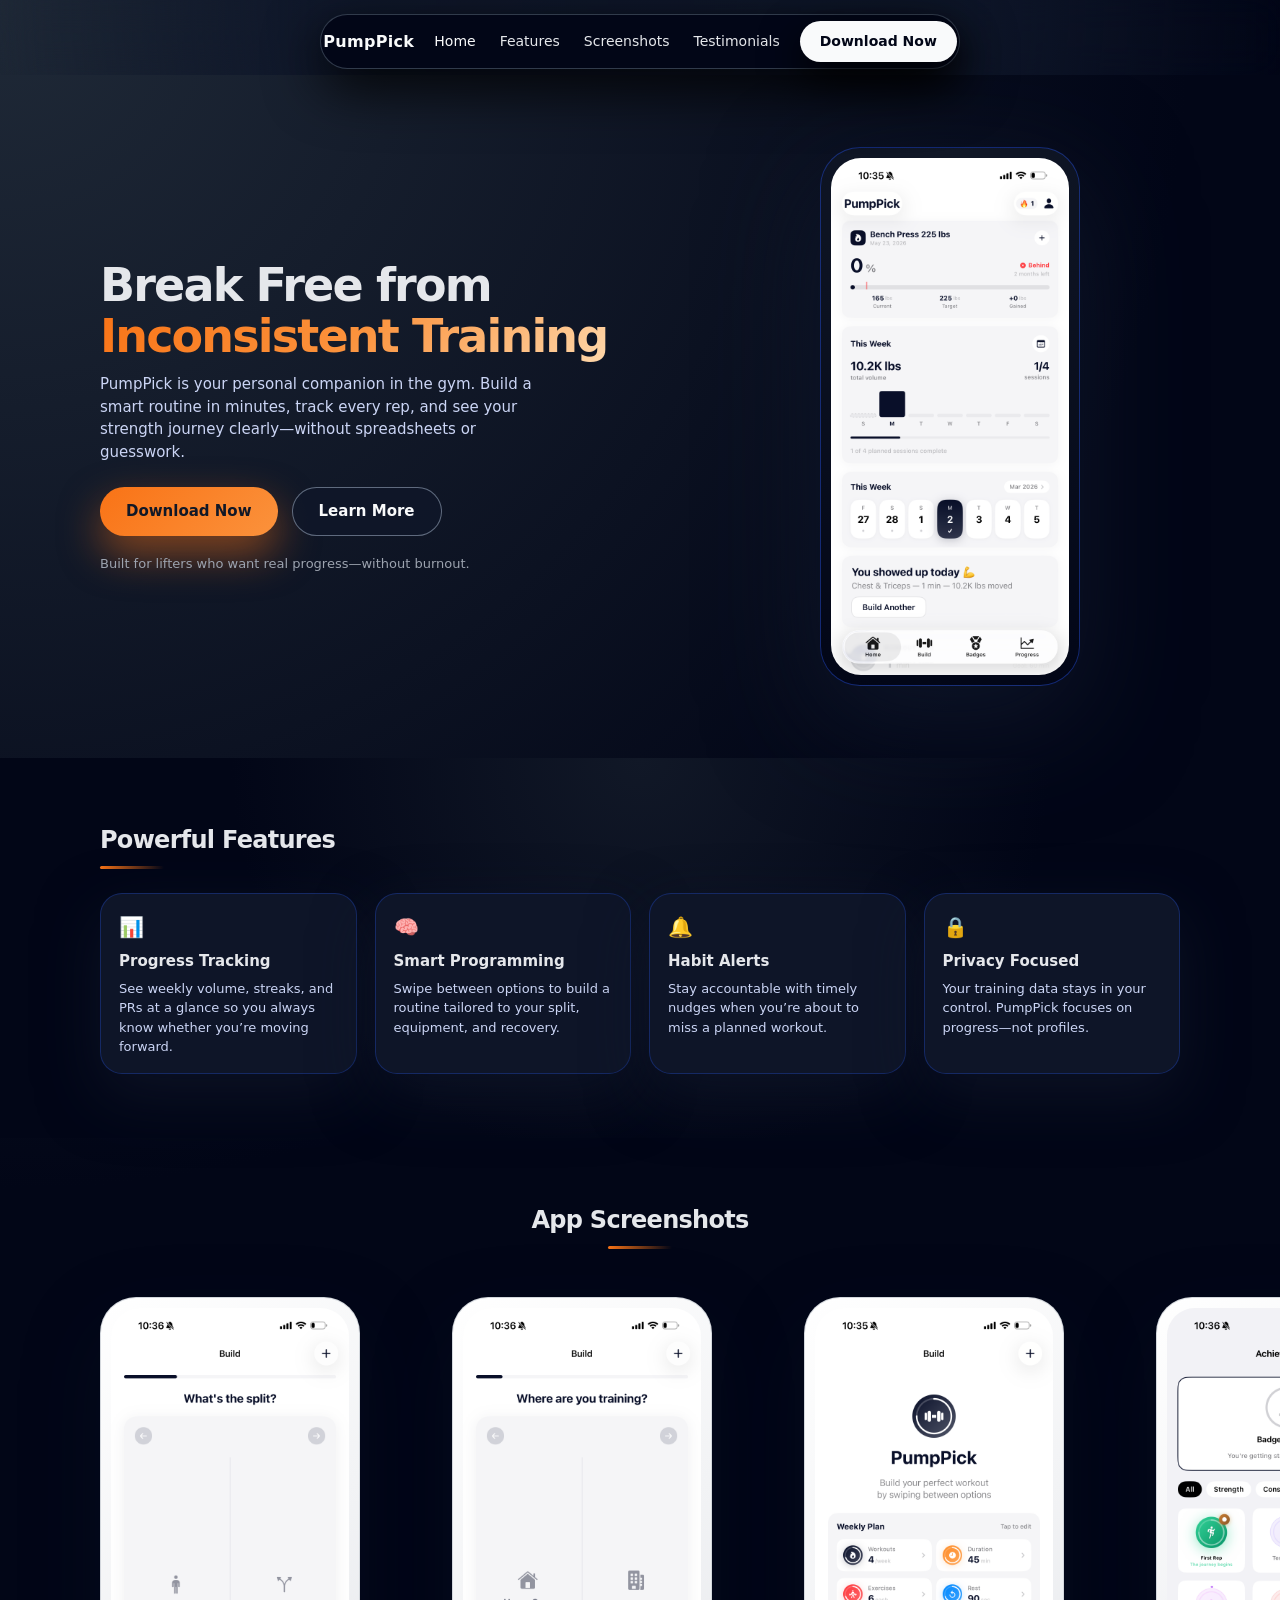
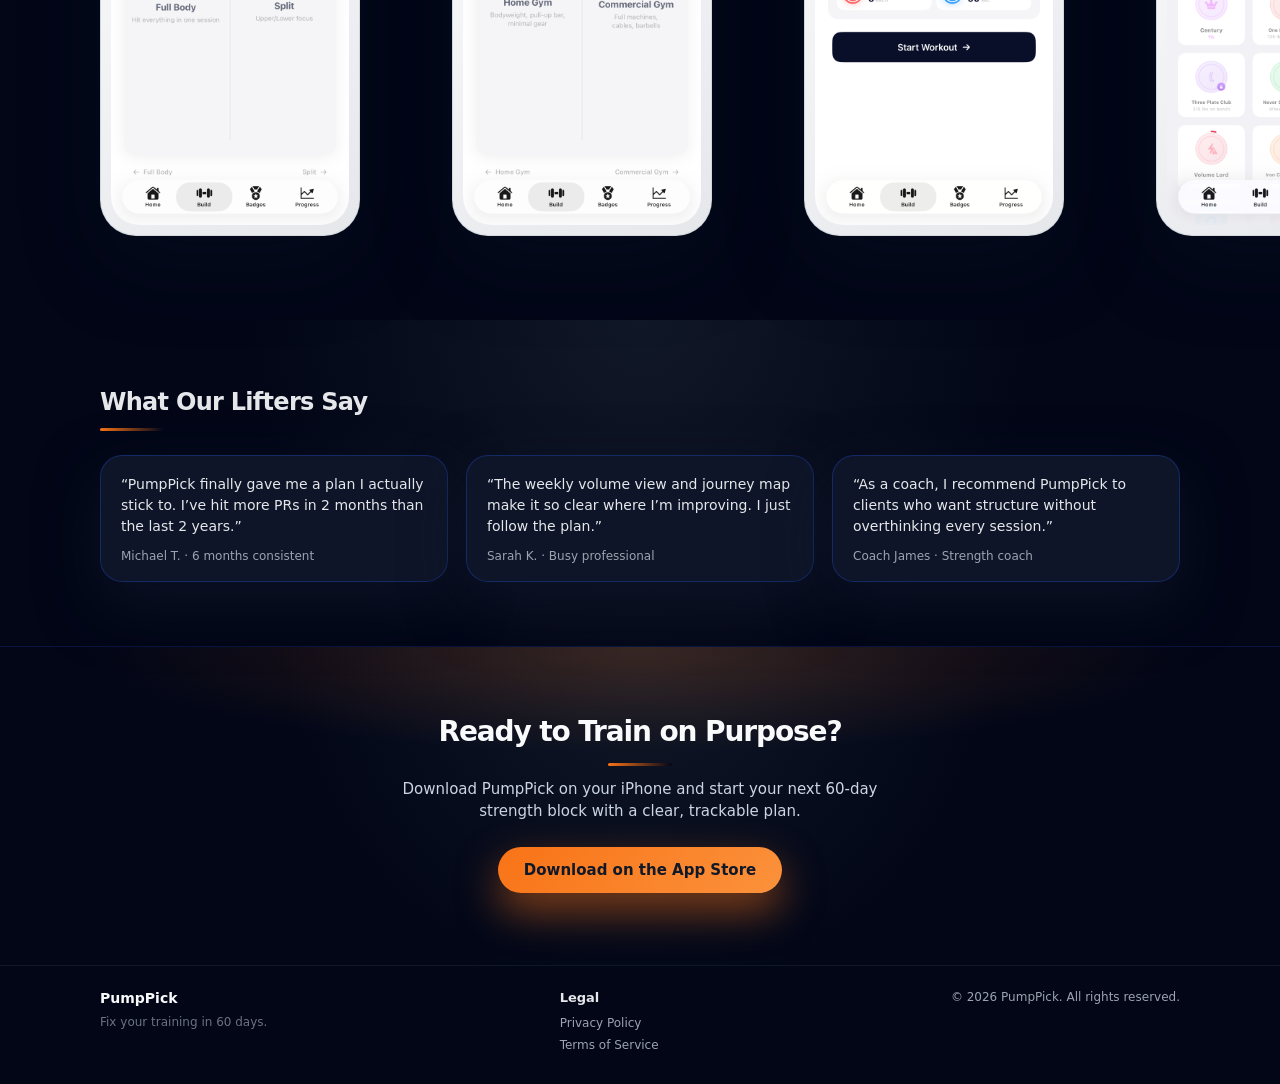
==== index.html @ 6e6ab76e "Refine CTA section to match page aesthetic Made-with: Cursor" ====
<!DOCTYPE html>
<html lang="en">
<head>
  <meta charset="UTF-8" />
  <title>PumpPick – Fix Your Training in 60 Days</title>
  <meta name="viewport" content="width=device-width, initial-scale=1" />
  <meta
    name="description"
    content="PumpPick is your personal coach for building a smarter, sustainable strength plan—track progress, earn badges, and finally stay consistent."
  />
  <link rel="stylesheet" href="styles.css" />
</head>
<body class="page page--dark-landing">
  <header class="snap-header">
    <div class="container snap-header__inner">
      <div class="snap-header__brand">
        <div class="logo logo--snap">
          <span class="logo__text">PumpPick</span>
        </div>
      </div>
      <nav class="snap-nav">
        <a href="#home" class="snap-nav__link snap-nav__link--active">Home</a>
        <a href="#features" class="snap-nav__link">Features</a>
        <a href="#screenshots" class="snap-nav__link">Screenshots</a>
        <a href="#testimonials" class="snap-nav__link">Testimonials</a>
      </nav>
      <div class="snap-header__cta">
        <a href="#download" class="btn btn--primary snap-header__button">Download Now</a>
      </div>
    </div>
  </header>

  <main id="home">
    <!-- HERO -->
    <section class="snap-hero">
      <div class="container snap-hero__grid">
        <div class="snap-hero__copy">
          <h1 class="snap-hero__title">
            Break Free from<br />
            <span class="snap-hero__title-accent">Inconsistent Training</span>
          </h1>
          <p class="snap-hero__subtitle">
            PumpPick is your personal companion in the gym. Build a smart routine in minutes, track every rep, and see your strength
            journey clearly—without spreadsheets or guesswork.
          </p>

          <div class="snap-hero__actions">
            <a href="#download" class="btn btn--primary btn--lg">Download Now</a>
            <a href="#features" class="btn btn--ghost btn--lg">Learn More</a>
          </div>

          <div class="snap-hero__meta">
            <span>Built for lifters who want real progress—without burnout.</span>
          </div>
        </div>

        <div class="snap-hero__device">
          <div class="phone-frame phone-frame--hero">
            <img
              src="assets/images/IMG_1754.PNG"
              alt="PumpPick home dashboard"
              class="phone-frame__image"
              width="280"
              height="560"
            />
          </div>
        </div>
      </div>
    </section>

    <!-- FEATURES -->
    <section class="snap-section snap-section--band" id="features">
      <div class="container">
        <div class="snap-section__header">
          <h2 class="snap-section__title">Powerful Features</h2>
          <div class="snap-section__underline"></div>
        </div>

        <div class="snap-features">
          <article class="snap-feature-card">
            <div class="snap-feature-card__icon">📊</div>
            <h3 class="snap-feature-card__title">Progress Tracking</h3>
            <p class="snap-feature-card__text">
              See weekly volume, streaks, and PRs at a glance so you always know whether you’re moving forward.
            </p>
          </article>

          <article class="snap-feature-card">
            <div class="snap-feature-card__icon">🧠</div>
            <h3 class="snap-feature-card__title">Smart Programming</h3>
            <p class="snap-feature-card__text">
              Swipe between options to build a routine tailored to your split, equipment, and recovery.
            </p>
          </article>

          <article class="snap-feature-card">
            <div class="snap-feature-card__icon">🔔</div>
            <h3 class="snap-feature-card__title">Habit Alerts</h3>
            <p class="snap-feature-card__text">
              Stay accountable with timely nudges when you’re about to miss a planned workout.
            </p>
          </article>

          <article class="snap-feature-card">
            <div class="snap-feature-card__icon">🔒</div>
            <h3 class="snap-feature-card__title">Privacy Focused</h3>
            <p class="snap-feature-card__text">
              Your training data stays in your control. PumpPick focuses on progress—not profiles.
            </p>
          </article>
        </div>
      </div>
    </section>

    <!-- APP SCREENSHOTS STRIP -->
    <section class="snap-section" id="screenshots">
      <div class="container">
        <div class="snap-section__header snap-section__header--center">
          <h2 class="snap-section__title">App Screenshots</h2>
          <div class="snap-section__underline"></div>
        </div>

        <div class="snap-screenshots-viewport">
          <div class="snap-screenshots-track">
            <!-- first sequence -->
            <figure class="phone-frame phone-frame--strip">
              <img src="assets/images/IMG_1757.PNG" alt="PumpPick split selection" class="phone-frame__image" width="220" height="440" />
            </figure>
            <figure class="phone-frame phone-frame--strip">
              <img src="assets/images/IMG_1756.PNG" alt="PumpPick training location" class="phone-frame__image" width="220" height="440" />
            </figure>
            <figure class="phone-frame phone-frame--strip">
              <img src="assets/images/IMG_1755.PNG" alt="PumpPick weekly plan" class="phone-frame__image" width="220" height="440" />
            </figure>
            <figure class="phone-frame phone-frame--strip">
              <img src="assets/images/IMG_1758.PNG" alt="PumpPick badges" class="phone-frame__image" width="220" height="440" />
            </figure>
            <figure class="phone-frame phone-frame--strip">
              <img src="assets/images/IMG_1759.PNG" alt="PumpPick journey view" class="phone-frame__image" width="220" height="440" />
            </figure>
            <figure class="phone-frame phone-frame--strip">
              <img src="assets/images/IMG_1760.PNG" alt="PumpPick exercise journey" class="phone-frame__image" width="220" height="440" />
            </figure>
            <!-- duplicate sequence for seamless loop -->
            <figure class="phone-frame phone-frame--strip">
              <img src="assets/images/IMG_1757.PNG" alt="PumpPick split selection" class="phone-frame__image" width="220" height="440" />
            </figure>
            <figure class="phone-frame phone-frame--strip">
              <img src="assets/images/IMG_1756.PNG" alt="PumpPick training location" class="phone-frame__image" width="220" height="440" />
            </figure>
            <figure class="phone-frame phone-frame--strip">
              <img src="assets/images/IMG_1755.PNG" alt="PumpPick weekly plan" class="phone-frame__image" width="220" height="440" />
            </figure>
            <figure class="phone-frame phone-frame--strip">
              <img src="assets/images/IMG_1758.PNG" alt="PumpPick badges" class="phone-frame__image" width="220" height="440" />
            </figure>
            <figure class="phone-frame phone-frame--strip">
              <img src="assets/images/IMG_1759.PNG" alt="PumpPick journey view" class="phone-frame__image" width="220" height="440" />
            </figure>
            <figure class="phone-frame phone-frame--strip">
              <img src="assets/images/IMG_1760.PNG" alt="PumpPick exercise journey" class="phone-frame__image" width="220" height="440" />
            </figure>
          </div>
        </div>
      </div>
    </section>

    <!-- TESTIMONIALS -->
    <section class="snap-section snap-section--band" id="testimonials">
      <div class="container">
        <div class="snap-section__header">
          <h2 class="snap-section__title">What Our Lifters Say</h2>
          <div class="snap-section__underline"></div>
        </div>

        <div class="snap-testimonials">
          <article class="snap-testimonial-card">
            <p class="snap-testimonial-card__quote">
              “PumpPick finally gave me a plan I actually stick to. I’ve hit more PRs in 2 months than the last 2 years.”
            </p>
            <p class="snap-testimonial-card__meta">Michael T. · 6 months consistent</p>
          </article>

          <article class="snap-testimonial-card">
            <p class="snap-testimonial-card__quote">
              “The weekly volume view and journey map make it so clear where I’m improving. I just follow the plan.”
            </p>
            <p class="snap-testimonial-card__meta">Sarah K. · Busy professional</p>
          </article>

          <article class="snap-testimonial-card">
            <p class="snap-testimonial-card__quote">
              “As a coach, I recommend PumpPick to clients who want structure without overthinking every session.”
            </p>
            <p class="snap-testimonial-card__meta">Coach James · Strength coach</p>
          </article>
        </div>
      </div>
    </section>

    <!-- CTA BAND -->
    <section class="snap-cta" id="download">
      <div class="container snap-cta__inner">
        <div class="snap-cta__header">
          <h2 class="snap-cta__title">Ready to Train on Purpose?</h2>
          <div class="snap-section__underline snap-cta__underline"></div>
        </div>
        <p class="snap-cta__subtitle">
          Download PumpPick on your iPhone and start your next 60‑day strength block with a clear, trackable plan.
        </p>
        <a href="#" class="btn btn--primary btn--lg snap-cta__button">Download on the App Store</a>
      </div>
    </section>
  </main>

  <!-- FOOTER -->
  <footer class="snap-footer">
    <div class="container snap-footer__inner">
      <div class="snap-footer__brand">
        <span class="snap-footer__brand-name">PumpPick</span>
        <p class="snap-footer__tagline">Fix your training in 60 days.</p>
      </div>
      <div class="snap-footer__legal">
        <h3 class="snap-footer__legal-title">Legal</h3>
        <a href="privacy.html" class="snap-footer__link">Privacy Policy</a>
        <a href="terms.html" class="snap-footer__link">Terms of Service</a>
      </div>
      <div class="snap-footer__meta">
        <span>© <span id="year"></span> PumpPick. All rights reserved.</span>
      </div>
    </div>
    <script>
      document.getElementById('year').textContent = new Date().getFullYear();
    </script>
  </footer>
</body>
</html>
---- styles.css ----
:root {
  --navy-bg: #020617;
  --navy-deep: #020819;
  --navy-soft: #0b1220;
  --navy-border: #1f2937;
  --navy-pill: #0b2147;

  --orange: #ff7a3c;
  --orange-soft: rgba(255, 122, 60, 0.2);

  --green: #22c55e;
  --green-soft: rgba(34, 197, 94, 0.16);

  --text-main: #f9fafb;
  --text-muted: #9ca3af;
  --text-soft: #6b7280;

  --surface-elevated: #020617;
  --surface-card: #02081a;
  --surface-muted: #02091c;

  --radius-lg: 26px;
  --radius-md: 18px;
  --radius-pill: 999px;

  --shadow-soft: 0 30px 80px rgba(15, 23, 42, 0.9);
  --shadow-subtle: 0 16px 40px rgba(15, 23, 42, 0.6);

  --font-sans: system-ui, -apple-system, BlinkMacSystemFont, "SF Pro Text", sans-serif;
}

*,
*::before,
*::after {
  box-sizing: border-box;
}

html,
body {
  margin: 0;
  padding: 0;
}

body {
  font-family: var(--font-sans);
  line-height: 1.5;
  color: var(--text-main);
  background: radial-gradient(circle at top, #020617 0, #020617 20%, #020617 40%, #000 100%);
}

.page--dark {
  background: radial-gradient(circle at top, #020617 0, #020817 35%, #000 100%);
}

.page--light {
  background: #020617;
  color: var(--text-main);
}

.container {
  max-width: 1120px;
  padding: 0 20px;
  margin: 0 auto;
}

.header {
  position: sticky;
  top: 0;
  z-index: 20;
  backdrop-filter: blur(20px);
  background: linear-gradient(to bottom, rgba(2, 6, 23, 0.98), rgba(2, 6, 23, 0.9), transparent);
  border-bottom: 1px solid rgba(31, 41, 55, 0.7);
}

.header--simple {
  position: static;
  background: rgba(2, 6, 23, 0.96);
}

.header__inner {
  display: flex;
  align-items: center;
  justify-content: space-between;
  height: 72px;
}

.logo {
  display: inline-flex;
  align-items: center;
  gap: 10px;
  text-decoration: none;
  color: var(--text-main);
}

.logo__icon {
  width: 32px;
  height: 32px;
  border-radius: 12px;
  background: radial-gradient(circle at 30% 10%, #e5e7eb, #0f172a);
  display: flex;
  align-items: center;
  justify-content: center;
  font-weight: 800;
  font-size: 18px;
  color: #020617;
  box-shadow: 0 10px 30px rgba(15, 23, 42, 0.9);
}

.logo__icon--small {
  width: 26px;
  height: 26px;
  font-size: 16px;
}

.logo__text {
  font-weight: 600;
  letter-spacing: 0.02em;
}

.nav {
  display: flex;
  align-items: center;
  gap: 20px;
}

.nav__link {
  text-decoration: none;
  font-size: 14px;
  color: var(--text-muted);
  padding: 6px 0;
  transition: color 0.2s ease;
}

.nav__link:hover {
  color: var(--text-main);
}

.nav__link--button {
  padding: 8px 18px;
  border-radius: 999px;
  background: #f9fafb;
  color: #020617;
  font-weight: 600;
  box-shadow: 0 12px 30px rgba(15, 23, 42, 0.9);
}

.nav__link--muted {
  color: var(--text-soft);
}

.hero {
  padding: 72px 0 72px;
}

.hero__inner {
  display: grid;
  grid-template-columns: minmax(0, 1.1fr) minmax(0, 1.1fr);
  gap: 48px;
  align-items: center;
}

.hero__pill {
  display: inline-flex;
  align-items: center;
  padding: 4px 14px;
  border-radius: var(--radius-pill);
  border: 1px solid rgba(148, 163, 184, 0.5);
  font-size: 12px;
  color: var(--text-muted);
  background: radial-gradient(circle at top left, rgba(251, 146, 60, 0.22), rgba(15, 23, 42, 0.9));
  margin-bottom: 16px;
}

.hero__title {
  font-size: clamp(36px, 5vw, 48px);
  line-height: 1.1;
  letter-spacing: -0.04em;
  margin: 0 0 16px;
}

.hero__accent {
  color: var(--orange);
}

.hero__subtitle {
  color: var(--text-soft);
  max-width: 420px;
  margin: 0 0 24px;
}

.hero__actions {
  display: flex;
  align-items: center;
  gap: 12px;
  margin-bottom: 8px;
}

.hero__note {
  font-size: 13px;
  color: var(--text-muted);
}

.btn {
  display: inline-flex;
  align-items: center;
  justify-content: center;
  border-radius: var(--radius-pill);
  padding: 10px 22px;
  border: none;
  font-size: 14px;
  font-weight: 600;
  cursor: pointer;
  text-decoration: none;
  transition: transform 0.12s ease, box-shadow 0.12s ease, background 0.12s ease, color 0.12s ease;
}

.btn--primary {
  background: linear-gradient(135deg, #f97316, #fb923c);
  color: #111827;
  box-shadow: 0 18px 40px rgba(248, 113, 22, 0.5);
}

.btn--primary:hover {
  transform: translateY(-1px);
  box-shadow: 0 22px 55px rgba(248, 113, 22, 0.65);
}

.btn--ghost {
  background: rgba(15, 23, 42, 0.8);
  color: var(--text-main);
  border: 1px solid rgba(148, 163, 184, 0.6);
}

.btn--ghost:hover {
  background: rgba(15, 23, 42, 1);
}

.btn--pill {
  border-radius: var(--radius-pill);
}

.hero__devices {
  display: grid;
  grid-template-columns: repeat(3, minmax(0, 1fr));
  gap: 18px;
}

.device-card {
  background: radial-gradient(circle at top, #020617, #020617 40%, #000 100%);
  border-radius: 30px;
  padding: 16px 16px 18px;
  border: 1px solid rgba(31, 41, 55, 0.9);
  box-shadow: var(--shadow-soft);
  position: relative;
}

.device-card--center {
  padding-top: 32px;
}

.device-card__title {
  margin: 0 0 14px;
  font-size: 14px;
}

.device-card__list {
  list-style: none;
  margin: 0;
  padding: 0;
  display: flex;
  flex-direction: column;
  gap: 8px;
  font-size: 12px;
}

.device-card__list li {
  display: flex;
  align-items: center;
  justify-content: space-between;
  color: var(--text-muted);
}

.device-card__list--goals li {
  align-items: flex-start;
}

.goal__name {
  font-size: 12px;
}

.goal__meta {
  display: block;
  font-size: 11px;
  color: var(--text-soft);
}

.gauge {
  position: relative;
  width: 100%;
  padding-top: 90%;
  border-radius: 30px;
  background: radial-gradient(circle at top, rgba(248, 113, 22, 0.12), #020617);
  display: flex;
  align-items: center;
  justify-content: center;
}

.gauge__ring {
  position: absolute;
  inset: 12%;
  border-radius: 999px;
  border: 8px solid rgba(15, 23, 42, 1);
  border-top-color: var(--orange);
  border-right-color: rgba(248, 113, 22, 0.4);
  border-bottom-color: rgba(15, 23, 42, 1);
  border-left-color: rgba(15, 23, 42, 1);
  transform: rotate(-35deg);
}

.gauge__value {
  position: absolute;
  font-size: 22px;
  font-weight: 700;
}

.gauge__label {
  position: absolute;
  bottom: 22%;
  font-size: 11px;
  color: var(--text-muted);
}

.gauge__footer {
  margin-top: 14px;
  display: flex;
  align-items: center;
  justify-content: space-between;
  font-size: 11px;
  color: var(--text-soft);
}

.gauge__score {
  color: var(--green);
}

.badge {
  border-radius: var(--radius-pill);
  padding: 3px 10px;
  font-size: 11px;
  border: 1px solid transparent;
}

.badge--navy {
  background: rgba(15, 23, 42, 0.9);
  border-color: rgba(30, 64, 175, 0.5);
  color: #e5e7eb;
}

.badge--orange {
  background: var(--orange-soft);
  border-color: rgba(251, 146, 60, 0.8);
  color: #fed7aa;
}

.badge--muted {
  background: rgba(15, 23, 42, 0.9);
  border-color: rgba(55, 65, 81, 0.6);
  color: var(--text-muted);
}

.badge--green {
  background: var(--green-soft);
  color: #bbf7d0;
  border-color: rgba(34, 197, 94, 0.9);
}

.chip {
  display: inline-flex;
  align-items: center;
  padding: 4px 10px;
  border-radius: var(--radius-pill);
  font-size: 11px;
  border: 1px solid rgba(31, 41, 55, 0.9);
}

.chip--good {
  border-color: rgba(34, 197, 94, 0.7);
  color: #bbf7d0;
}

.chip--warn {
  border-color: rgba(248, 113, 22, 0.7);
  color: #fed7aa;
}

.chip--info {
  border-color: rgba(59, 130, 246, 0.7);
  color: #bfdbfe;
}

.section {
  padding: 64px 0;
}

.section--muted {
  background: radial-gradient(circle at top, #020617, #020617 30%, #020617 60%, #000 100%);
}

.section__header {
  display: flex;
  justify-content: space-between;
  align-items: center;
  margin-bottom: 32px;
}

.section__header--center {
  flex-direction: column;
  align-items: center;
  text-align: center;
  gap: 16px;
}

.section__title {
  font-size: 28px;
  letter-spacing: -0.04em;
  margin: 0;
}

.section__accent {
  color: var(--orange);
}

.section__icon {
  width: 40px;
  height: 40px;
  border-radius: 16px;
  display: flex;
  align-items: center;
  justify-content: center;
  background: #020817;
  color: #e5e7eb;
  margin-bottom: 10px;
}

.section__icon--navy {
  background: linear-gradient(135deg, #0b2147, #020617);
}

.steps-tabs {
  display: inline-flex;
  align-items: center;
  gap: 8px;
  padding: 4px;
  border-radius: 999px;
  background: rgba(15, 23, 42, 0.95);
  border: 1px solid rgba(31, 41, 55, 0.9);
}

.steps-tabs__item {
  border: none;
  background: transparent;
  color: var(--text-soft);
  font-size: 12px;
  padding: 6px 14px;
  border-radius: 999px;
  cursor: default;
}

.steps-tabs__item--active {
  background: #020617;
  color: #f9fafb;
}

.steps-tabs__divider {
  width: 18px;
  height: 1px;
  background: rgba(75, 85, 99, 0.7);
}

.grid {
  display: grid;
  gap: 20px;
}

.grid--3 {
  grid-template-columns: repeat(3, minmax(0, 1fr));
}

.grid--2 {
  grid-template-columns: repeat(2, minmax(0, 1fr));
}

.card {
  background: radial-gradient(circle at top, #020617, #02081a 45%, #000 100%);
  border-radius: var(--radius-lg);
  padding: 20px 20px 18px;
  border: 1px solid rgba(31, 41, 55, 0.9);
  box-shadow: var(--shadow-subtle);
}

.card--wide {
  height: 100%;
}

.card--testimonial {
  background: radial-gradient(circle at top, rgba(251, 146, 60, 0.1), #020817);
}

.card__title {
  margin: 0 0 10px;
  font-size: 16px;
}

.card__text {
  margin: 0 0 12px;
  font-size: 13px;
  color: var(--text-soft);
}

.card__meta {
  font-size: 12px;
  color: var(--text-muted);
}

.card__stats {
  list-style: none;
  margin: 10px 0 0;
  padding: 0;
  display: flex;
  flex-direction: column;
  gap: 8px;
  font-size: 12px;
  color: var(--text-muted);
}

.card__stats li {
  display: flex;
  justify-content: space-between;
}

.card__chips {
  list-style: none;
  margin: 12px 0 0;
  padding: 0;
  display: flex;
  flex-wrap: wrap;
  gap: 8px;
}

.mini-gauge {
  margin-top: 12px;
  padding: 10px 12px;
  border-radius: 18px;
  background: rgba(15, 23, 42, 0.9);
  border: 1px solid rgba(31, 41, 55, 0.9);
}

.mini-gauge__value {
  font-size: 14px;
  font-weight: 600;
}

.mini-gauge__label {
  font-size: 11px;
  color: var(--text-soft);
}

.mini-gauge__progress {
  margin-top: 8px;
  height: 6px;
  border-radius: 999px;
  background: rgba(31, 41, 55, 1);
  overflow: hidden;
}

.mini-gauge__bar {
  width: 20%;
  height: 100%;
  border-radius: 999px;
  background: linear-gradient(90deg, #f97316, #22c55e);
}

.stars {
  font-size: 14px;
  margin-bottom: 6px;
  color: #fed7aa;
}

.goals-grid {
  margin-top: 24px;
}

.goal-card {
  background: radial-gradient(circle at top, rgba(59, 130, 246, 0.08), #020617);
  border-radius: var(--radius-lg);
  padding: 18px 18px 16px;
  border: 1px solid rgba(31, 41, 55, 0.9);
}

.goal-card__header {
  display: flex;
  justify-content: space-between;
  align-items: center;
  margin-bottom: 8px;
}

.goal-card__name {
  font-size: 14px;
  font-weight: 600;
}

.goal-card__meta {
  font-size: 12px;
  color: var(--text-soft);
  margin: 0 0 10px;
}

.goal-card__progress {
  height: 7px;
  border-radius: 999px;
  background: rgba(17, 24, 39, 1);
  overflow: hidden;
}

.goal-card__progress--navy .goal-card__bar {
  width: 54%;
  background: linear-gradient(90deg, #0ea5e9, #1d4ed8);
}

.goal-card__progress--green .goal-card__bar {
  width: 100%;
  background: linear-gradient(90deg, #22c55e, #4ade80);
}

.goal-card__bar {
  height: 100%;
}

.goal-card__bar--full {
  width: 100%;
}

.legal {
  padding: 40px 0 60px;
}

.legal__inner {
  max-width: 780px;
  margin: 0 auto;
}

.legal__title {
  font-size: 30px;
  margin: 0 0 6px;
}

.legal__updated {
  font-size: 13px;
  color: var(--text-muted);
  margin: 0 0 24px;
}

.legal__section {
  margin-bottom: 22px;
}

.legal__section h2 {
  font-size: 18px;
  margin: 0 0 8px;
}

.legal__section h3 {
  font-size: 15px;
  margin: 14px 0 6px;
}

.legal__section p {
  font-size: 14px;
  color: var(--text-soft);
}

.legal__section ul {
  padding-left: 18px;
  margin: 6px 0 0;
  color: var(--text-soft);
  font-size: 14px;
}

.footer {
  border-top: 1px solid rgba(31, 41, 55, 0.9);
  background: #020617;
  padding: 18px 0;
}

.footer--legal {
  margin-top: 16px;
}

.footer__inner {
  display: flex;
  align-items: center;
  justify-content: space-between;
  gap: 18px;
  font-size: 12px;
  color: var(--text-soft);
}

.footer__brand {
  display: flex;
  flex-direction: column;
  gap: 4px;
}

.footer__tagline {
  margin: 0;
  font-size: 12px;
  color: var(--text-muted);
}

.footer__links {
  display: flex;
  gap: 14px;
}

.footer__link {
  text-decoration: none;
  color: var(--text-muted);
  font-size: 12px;
}

.footer__link:hover {
  color: var(--text-main);
}

.footer__meta {
  display: flex;
  flex-direction: column;
  gap: 2px;
}

/* Light app-style page */
.page--light-app {
  background: #f3f4f6;
  color: #020617;
}

/* App-style header */
.header--app {
  background: #f4f5f8;
  border-bottom: 1px solid rgba(148, 163, 184, 0.4);
  backdrop-filter: blur(18px);
}

.nav--app .nav__link {
  color: #64748b;
}

.nav__link--active {
  color: #020617;
  font-weight: 600;
}

/* App hero */
.app-hero {
  padding: 72px 0 48px;
}

.app-hero__inner {
  display: grid;
  grid-template-columns: minmax(0, 1.1fr) minmax(0, 0.9fr);
  gap: 48px;
  align-items: center;
}

.app-hero__eyebrow {
  font-size: 13px;
  font-weight: 500;
  color: #0f172a;
}

.app-hero__title {
  font-size: clamp(32px, 4vw, 40px);
  margin: 4px 0 8px;
  letter-spacing: -0.04em;
  color: #020617;
}

.app-hero__subtitle {
  margin: 0 0 24px;
  max-width: 420px;
  font-size: 14px;
  color: #6b7280;
}

.app-hero__summary {
  background: #ffffff;
  border-radius: 28px;
  padding: 20px 20px 16px;
  box-shadow: 0 18px 40px rgba(15, 23, 42, 0.08);
  border: 1px solid rgba(209, 213, 219, 0.7);
}

.app-hero__summary-title {
  margin: 0 0 12px;
  font-size: 15px;
  color: #020617;
}

.app-hero__summary-grid {
  display: grid;
  grid-template-columns: repeat(4, minmax(0, 1fr));
  gap: 10px;
  margin-bottom: 12px;
}

.plan-card {
  background: #f9fafb;
  border-radius: 18px;
  padding: 10px 10px 8px;
  text-align: center;
}

.plan-card__icon {
  width: 32px;
  height: 32px;
  border-radius: 999px;
  display: flex;
  align-items: center;
  justify-content: center;
  font-weight: 600;
  font-size: 14px;
  margin: 0 auto 6px;
  color: #f9fafb;
}

.plan-card__icon--navy {
  background: #020617;
}

.plan-card__icon--orange {
  background: #f97316;
}

.plan-card__icon--red {
  background: #ef4444;
}

.plan-card__icon--blue {
  background: #0ea5e9;
}

.plan-card__label {
  font-size: 12px;
  margin: 0;
  color: #020617;
}

.plan-card__hint {
  font-size: 11px;
  margin: 0;
  color: #9ca3af;
}

.btn--full {
  width: 100%;
  justify-content: center;
  margin-top: 4px;
}

/* Phone frames */
.app-hero__phone {
  display: flex;
  flex-direction: column;
  align-items: center;
  gap: 10px;
}

.phone-frame {
  background: linear-gradient(145deg, #ffffff, #e5e7eb);
  padding: 10px;
  border-radius: 36px;
  box-shadow: 0 30px 80px rgba(15, 23, 42, 0.25);
  border: 1px solid rgba(209, 213, 219, 0.9);
  max-width: 270px;
}

.phone-frame--small {
  max-width: 220px;
}

.phone-frame__image {
  display: block;
  width: 100%;
  height: auto;
  border-radius: 28px;
  object-fit: cover;
  vertical-align: middle;
}

.app-hero__phone-dots .dot {
  width: 6px;
  height: 6px;
  border-radius: 999px;
  background: #cbd5f5;
  display: inline-block;
  margin: 0 2px;
}

.app-hero__phone-dots .dot--active {
  background: #020617;
}

/* Screenshots strip */
.screenshots {
  padding: 32px 0 40px;
}

.section-heading {
  font-size: 24px;
  margin: 0 0 4px;
  letter-spacing: -0.03em;
  color: #020617;
}

.section-heading--center {
  text-align: center;
}

.section-subtitle {
  margin: 0 0 20px;
  font-size: 14px;
  color: #6b7280;
}

.screenshots__row {
  display: flex;
  gap: 16px;
  overflow-x: auto;
  padding-bottom: 8px;
  scroll-snap-type: x mandatory;
}

.screenshots__row .phone-frame--small {
  scroll-snap-align: start;
}

/* Download strip */
.download {
  padding: 32px 0 40px;
}

.download__inner {
  background: #020617;
  border-radius: 30px;
  padding: 22px 24px;
  display: flex;
  align-items: center;
  justify-content: space-between;
  gap: 16px;
  color: #f9fafb;
}

.download__title {
  margin: 0 0 4px;
  font-size: 20px;
}

.download__subtitle {
  margin: 0;
  font-size: 14px;
  color: #e5e7eb;
}

/* Light cards and muted sections for app page */
.card--light {
  background: #ffffff;
  border-color: rgba(203, 213, 225, 0.9);
  box-shadow: 0 18px 45px rgba(15, 23, 42, 0.06);
}

.page--light-app .section--muted {
  background: #f9fafb;
}

/* === SnapOut-style dark landing === */

.page--dark-landing {
  background: radial-gradient(circle at top left, #1f2937 0, #020617 40%, #020617 100%);
  color: #e5e7eb;
}

.snap-header {
  position: sticky;
  top: 0;
  z-index: 30;
  padding-top: 14px;
  padding-bottom: 6px;
  background: radial-gradient(circle at top, rgba(15, 23, 42, 0.96), rgba(15, 23, 42, 0.9), transparent);
  backdrop-filter: blur(18px);
}

.snap-header .container {
  display: flex;
  justify-content: center;
}

.snap-header__inner {
  display: inline-flex;
  align-items: center;
  justify-content: space-between;
  gap: 20px;
  padding: 6px 16px;
  border-radius: 999px;
  background: radial-gradient(circle at top, #020617, #020617 55%, #020617 100%);
  border: 1px solid rgba(55, 65, 81, 0.9);
  box-shadow: 0 18px 55px rgba(0, 0, 0, 0.9);
  height: auto;
  max-width: 640px;
}

.logo--snap .logo__icon {
  background: radial-gradient(circle at 30% 10%, #f9fafb, #111827);
  color: #020617;
}

.snap-nav {
  display: flex;
  gap: 24px;
  font-size: 14px;
}

.snap-nav__link {
  color: #e5e7eb;
  text-decoration: none;
  padding: 4px 0;
}

.snap-nav__link--active,
.snap-nav__link:hover {
  color: #f9fafb;
}

.snap-header__button {
  padding-inline: 20px;
  border-radius: 999px;
  background: #f9fafb;
  color: #020617;
  box-shadow: 0 16px 40px rgba(0, 0, 0, 0.9);
  white-space: nowrap;
  flex-shrink: 0;
}

.snap-hero {
  padding: 72px 0 72px;
}

.snap-hero__grid {
  display: grid;
  grid-template-columns: minmax(0, 1.1fr) minmax(0, 0.9fr);
  gap: 56px;
  align-items: center;
}

.snap-hero__title {
  font-size: clamp(36px, 4.6vw, 46px);
  line-height: 1.1;
  letter-spacing: -0.04em;
  margin: 0 0 12px;
  color: #e5e7eb;
}

.snap-hero__title-accent {
  background: linear-gradient(135deg, #f97316, #fb923c, #fed7aa);
  -webkit-background-clip: text;
  background-clip: text;
  color: transparent;
}

.snap-hero__subtitle {
  margin: 0 0 24px;
  max-width: 460px;
  font-size: 15px;
  color: #cbd5f5;
}

.snap-hero__actions {
  display: flex;
  flex-wrap: wrap;
  gap: 14px;
  margin-bottom: 18px;
}

.btn--lg {
  padding: 12px 26px;
  font-size: 15px;
}

.snap-hero__meta {
  font-size: 13px;
  color: #9ca3af;
}

.snap-hero__device {
  display: flex;
  justify-content: center;
}

.phone-frame--hero {
  max-width: 260px;
  background: radial-gradient(circle at top, #111827, #020617);
  border-radius: 40px;
  padding: 10px;
  border: 1px solid rgba(30, 64, 175, 0.6);
  box-shadow: 0 35px 110px rgba(15, 23, 42, 0.9);
}

.phone-frame--hero .phone-frame__image {
  border-radius: 30px;
}

.snap-section {
  padding: 64px 0;
}

.snap-section#screenshots {
  overflow: visible;
}

.snap-section--band {
  background: radial-gradient(circle at top, #111827 0, #020617 55%, #020617 100%);
}

.snap-section__header {
  display: flex;
  flex-direction: column;
  gap: 8px;
  margin-bottom: 24px;
}

.snap-section__header--center {
  align-items: center;
  text-align: center;
}

.snap-section__title {
  margin: 0;
  font-size: 24px;
  letter-spacing: -0.03em;
  color: #e5e7eb;
}

.snap-section__underline {
  width: 64px;
  height: 3px;
  border-radius: 999px;
  background: linear-gradient(90deg, #f97316, #020617);
}

.snap-features {
  display: grid;
  grid-template-columns: repeat(4, minmax(0, 1fr));
  gap: 18px;
}

.snap-feature-card {
  background: rgba(15, 23, 42, 0.95);
  border-radius: 22px;
  padding: 18px 18px 16px;
  border: 1px solid rgba(30, 64, 175, 0.45);
  box-shadow: 0 22px 60px rgba(15, 23, 42, 0.7);
}

.snap-feature-card__icon {
  font-size: 20px;
  margin-bottom: 8px;
}

.snap-feature-card__title {
  margin: 0 0 6px;
  font-size: 15px;
  color: #e5e7eb;
}

.snap-feature-card__text {
  margin: 0;
  font-size: 13px;
  color: #cbd5f5;
}

.snap-screenshots-viewport {
  overflow: visible;
  margin-top: 8px;
}

.snap-section#screenshots .snap-screenshots-viewport {
  margin-left: -40px;
  margin-right: -40px;
}

.snap-screenshots-track {
  display: flex;
  gap: 12px;
  padding: 8px 0 4px;
  animation: snap-screenshots-scroll 32s linear infinite;
}

.snap-screenshots-track .phone-frame--strip {
  max-width: 260px;
  min-width: 240px;
  flex-shrink: 0;
}

@keyframes snap-screenshots-scroll {
  0% {
    transform: translateX(0);
  }
  100% {
    transform: translateX(-50%);
  }
}

.snap-testimonials {
  display: grid;
  grid-template-columns: repeat(3, minmax(0, 1fr));
  gap: 18px;
}

.snap-testimonial-card {
  background: rgba(15, 23, 42, 0.95);
  border-radius: 22px;
  padding: 18px 20px 16px;
  border: 1px solid rgba(30, 64, 175, 0.45);
  box-shadow: 0 22px 60px rgba(15, 23, 42, 0.7);
}

.snap-testimonial-card__quote {
  margin: 0 0 10px;
  font-size: 14px;
  color: #e5e7eb;
}

.snap-testimonial-card__meta {
  margin: 0;
  font-size: 12px;
  color: #9ca3af;
}

.snap-cta {
  padding: 64px 0 72px;
  background: radial-gradient(ellipse 80% 60% at 50% 0%, rgba(249, 115, 22, 0.18) 0%, transparent 55%),
              radial-gradient(circle at top, #111827 0, #020617 50%, #020617 100%);
  border-top: 1px solid rgba(30, 64, 175, 0.25);
}

.snap-cta__inner {
  text-align: center;
  max-width: 560px;
  margin: 0 auto;
}

.snap-cta__header {
  margin-bottom: 12px;
}

.snap-cta__title {
  margin: 0 0 10px;
  font-size: 28px;
  letter-spacing: -0.04em;
  color: #f9fafb;
}

.snap-cta__underline {
  margin: 0 auto;
}

.snap-cta__subtitle {
  margin: 0 0 24px;
  font-size: 15px;
  line-height: 1.5;
  color: #cbd5e1;
}

.snap-footer {
  padding: 22px 0 26px;
  background: #020617;
  border-top: 1px solid rgba(15, 23, 42, 1);
  font-size: 12px;
  color: #9ca3af;
}

.snap-footer__inner {
  display: flex;
  align-items: flex-start;
  justify-content: space-between;
  gap: 32px;
}

.snap-footer__brand-name {
  font-size: 14px;
  font-weight: 600;
  color: #f9fafb;
}

.snap-footer__tagline {
  margin: 4px 0 0;
  color: #6b7280;
}

.snap-footer__legal-title {
  margin: 0 0 6px;
  font-size: 13px;
  color: #e5e7eb;
}

.snap-footer__link {
  display: block;
  color: #9ca3af;
  text-decoration: none;
  margin-bottom: 4px;
}

.snap-footer__link:hover {
  color: #f9fafb;
}

@media (max-width: 900px) {
  .hero__inner {
    grid-template-columns: minmax(0, 1fr);
  }

  .hero__devices {
    grid-template-columns: repeat(3, minmax(0, 0.9fr));
    overflow-x: auto;
    padding-bottom: 6px;
  }

  .device-card {
    min-width: 180px;
  }

  .header__inner {
    gap: 12px;
  }

  .nav {
    display: none;
  }

  .section__header {
    align-items: flex-start;
    flex-direction: column;
  }

  .section__header--center {
    align-items: center;
  }

  .snap-hero__grid {
    grid-template-columns: minmax(0, 1fr);
  }

  .snap-hero__device {
    justify-content: flex-start;
    margin-top: 16px;
  }

  .snap-header__inner {
    gap: 12px;
  }

  .snap-nav {
    display: none;
  }
}

@media (max-width: 720px) {
  .grid--3 {
    grid-template-columns: minmax(0, 1fr);
  }

  .grid--2 {
    grid-template-columns: minmax(0, 1fr);
  }

  .footer__inner {
    flex-direction: column;
    align-items: flex-start;
  }

  .app-hero__inner {
    grid-template-columns: minmax(0, 1fr);
  }

  .app-hero__summary-grid {
    grid-template-columns: repeat(2, minmax(0, 1fr));
  }

  .download__inner {
    flex-direction: column;
    align-items: flex-start;
  }

  .snap-features {
    grid-template-columns: minmax(0, 1fr);
  }

  .snap-screenshots-row .phone-frame--strip {
    max-width: 200px;
  }

  .snap-footer__inner {
    flex-direction: column;
    align-items: flex-start;
  }
}
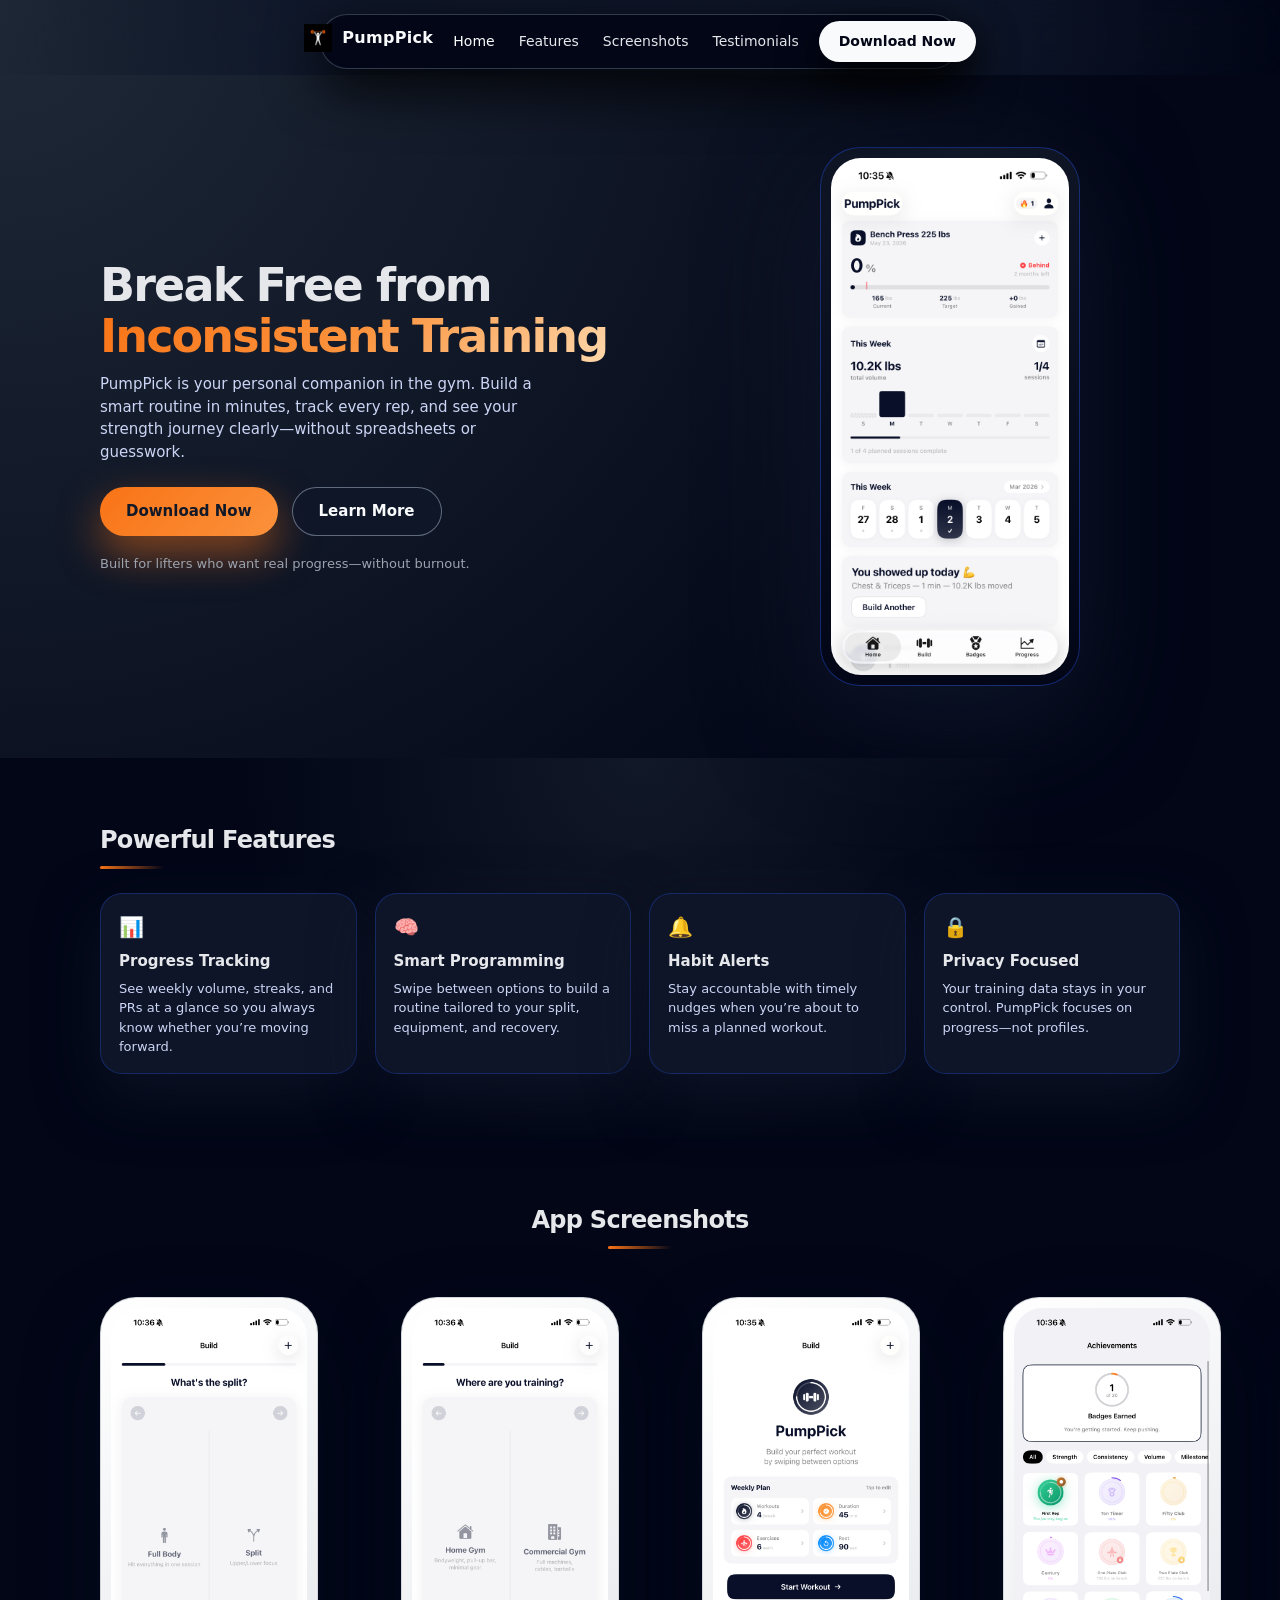
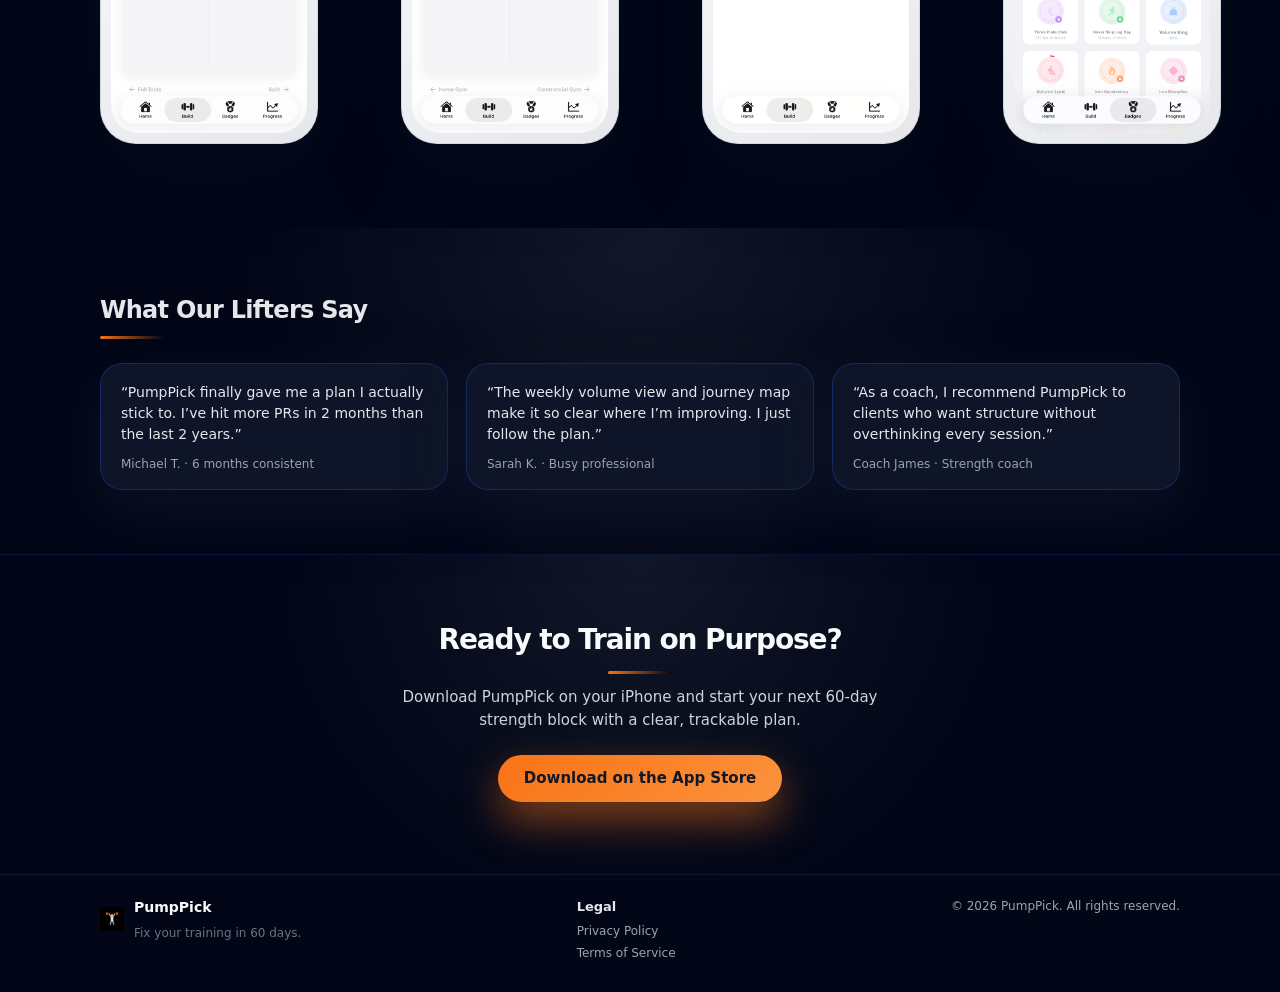
==== commit a43b7db6: "Add PumpPick app logo to nav and footer (mobile + desktop) Made-with: Cursor" ====
--- a/index.html
+++ b/index.html
@@ -15,6 +15,7 @@
     <div class="container snap-header__inner">
       <div class="snap-header__brand">
         <div class="logo logo--snap">
+          <img src="assets/images/pumppickicon.png" alt="PumpPick" class="logo__img" />
           <span class="logo__text">PumpPick</span>
         </div>
       </div>
@@ -217,8 +218,11 @@
   <footer class="snap-footer">
     <div class="container snap-footer__inner">
       <div class="snap-footer__brand">
-        <span class="snap-footer__brand-name">PumpPick</span>
-        <p class="snap-footer__tagline">Fix your training in 60 days.</p>
+        <img src="assets/images/pumppickicon.png" alt="PumpPick" class="snap-footer__logo" />
+        <div class="snap-footer__brand-text">
+          <span class="snap-footer__brand-name">PumpPick</span>
+          <p class="snap-footer__tagline">Fix your training in 60 days.</p>
+        </div>
       </div>
       <div class="snap-footer__legal">
         <h3 class="snap-footer__legal-title">Legal</h3>
--- a/styles.css
+++ b/styles.css
@@ -115,6 +115,12 @@
 .logo__text {
   font-weight: 600;
   letter-spacing: 0.02em;
+}
+
+.logo__img {
+  height: 28px;
+  width: auto;
+  display: block;
 }
 
 .nav {
@@ -1199,14 +1205,14 @@
 
 .snap-screenshots-track {
   display: flex;
-  gap: 12px;
+  gap: 3px;
   padding: 8px 0 4px;
   animation: snap-screenshots-scroll 32s linear infinite;
 }
 
 .snap-screenshots-track .phone-frame--strip {
-  max-width: 260px;
-  min-width: 240px;
+  max-width: 218px;
+  min-width: 202px;
   flex-shrink: 0;
 }
 
@@ -1247,8 +1253,7 @@
 
 .snap-cta {
   padding: 64px 0 72px;
-  background: radial-gradient(ellipse 80% 60% at 50% 0%, rgba(249, 115, 22, 0.18) 0%, transparent 55%),
-              radial-gradient(circle at top, #111827 0, #020617 50%, #020617 100%);
+  background: radial-gradient(circle at top, #111827 0, #020617 50%, #020617 100%);
   border-top: 1px solid rgba(30, 64, 175, 0.25);
 }
 
@@ -1295,6 +1300,25 @@
   gap: 32px;
 }
 
+.snap-footer__brand {
+  display: flex;
+  align-items: center;
+  gap: 10px;
+}
+
+.snap-footer__logo {
+  height: 24px;
+  width: auto;
+  display: block;
+  flex-shrink: 0;
+}
+
+.snap-footer__brand-text {
+  display: flex;
+  flex-direction: column;
+  gap: 2px;
+}
+
 .snap-footer__brand-name {
   font-size: 14px;
   font-weight: 600;
@@ -1404,8 +1428,8 @@
     grid-template-columns: minmax(0, 1fr);
   }
 
-  .snap-screenshots-row .phone-frame--strip {
-    max-width: 200px;
+  .snap-screenshots-track .phone-frame--strip {
+    max-width: 168px;
   }
 
   .snap-footer__inner {
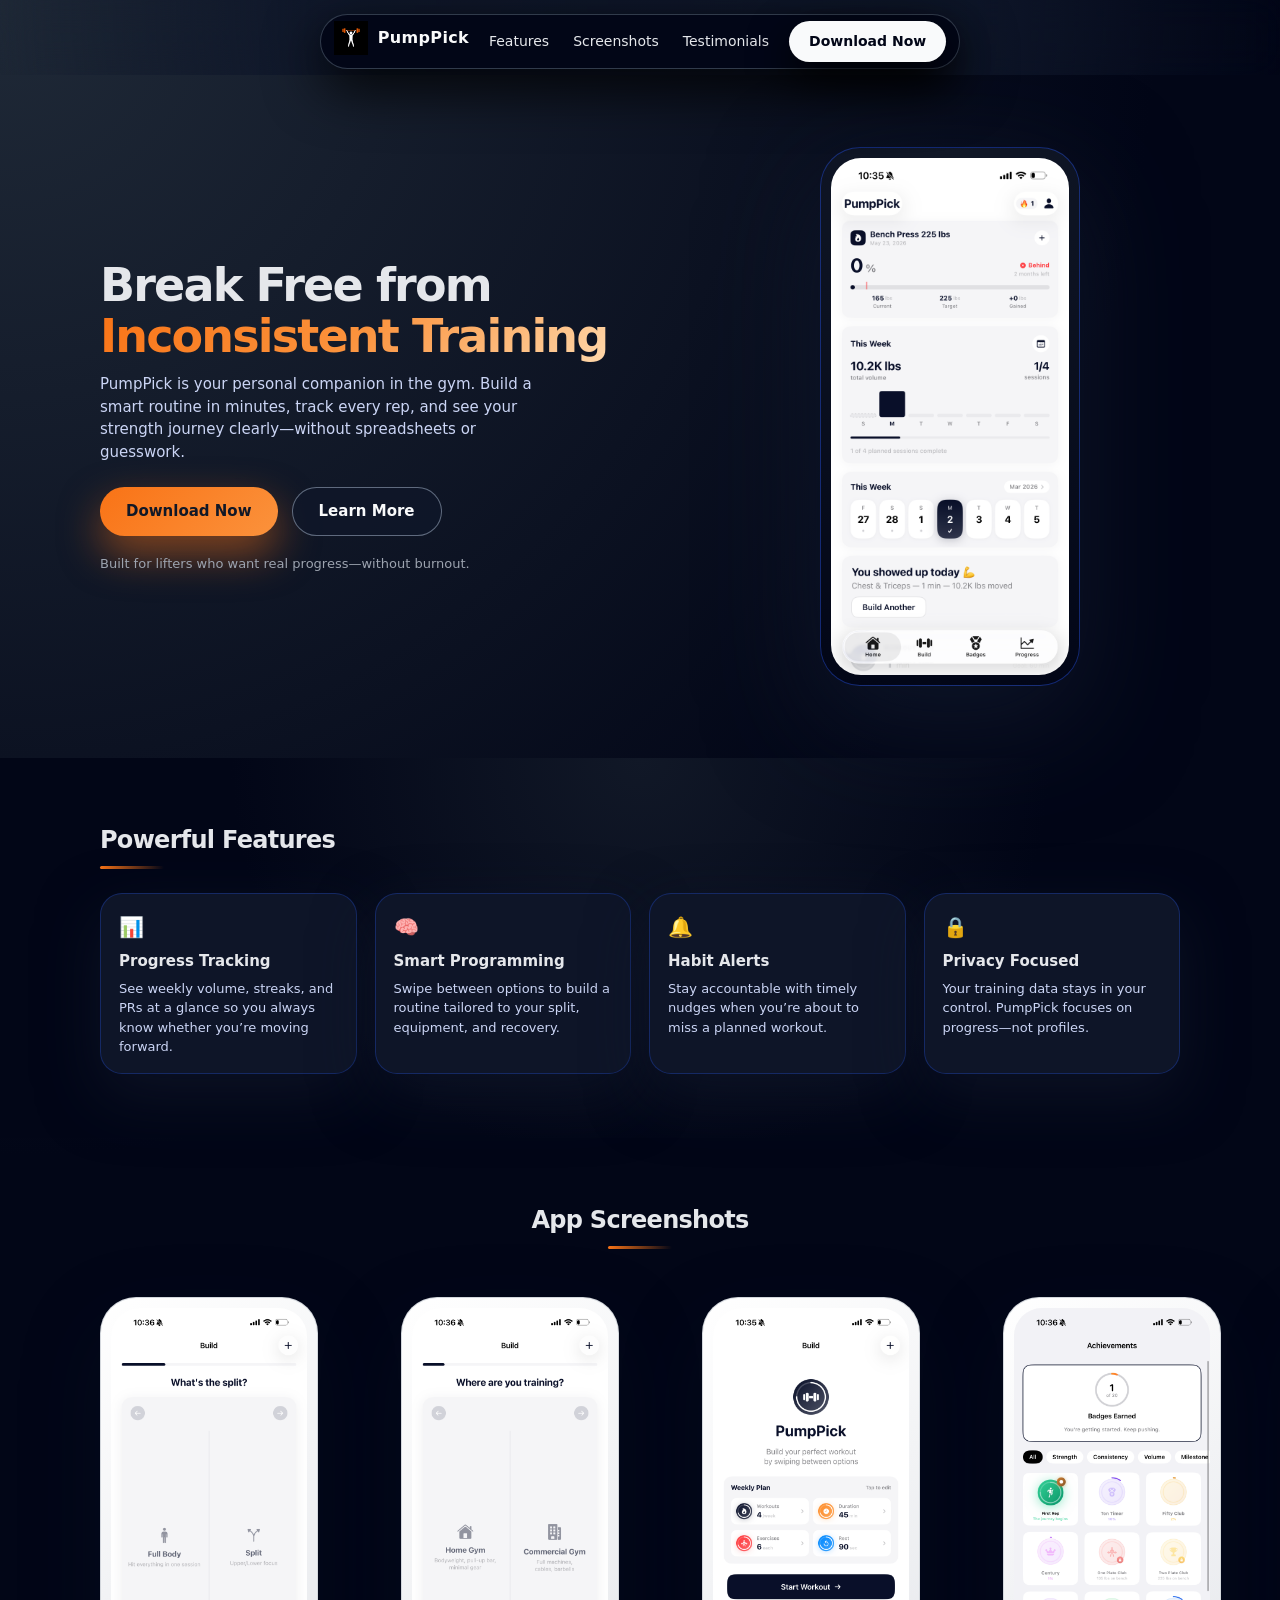
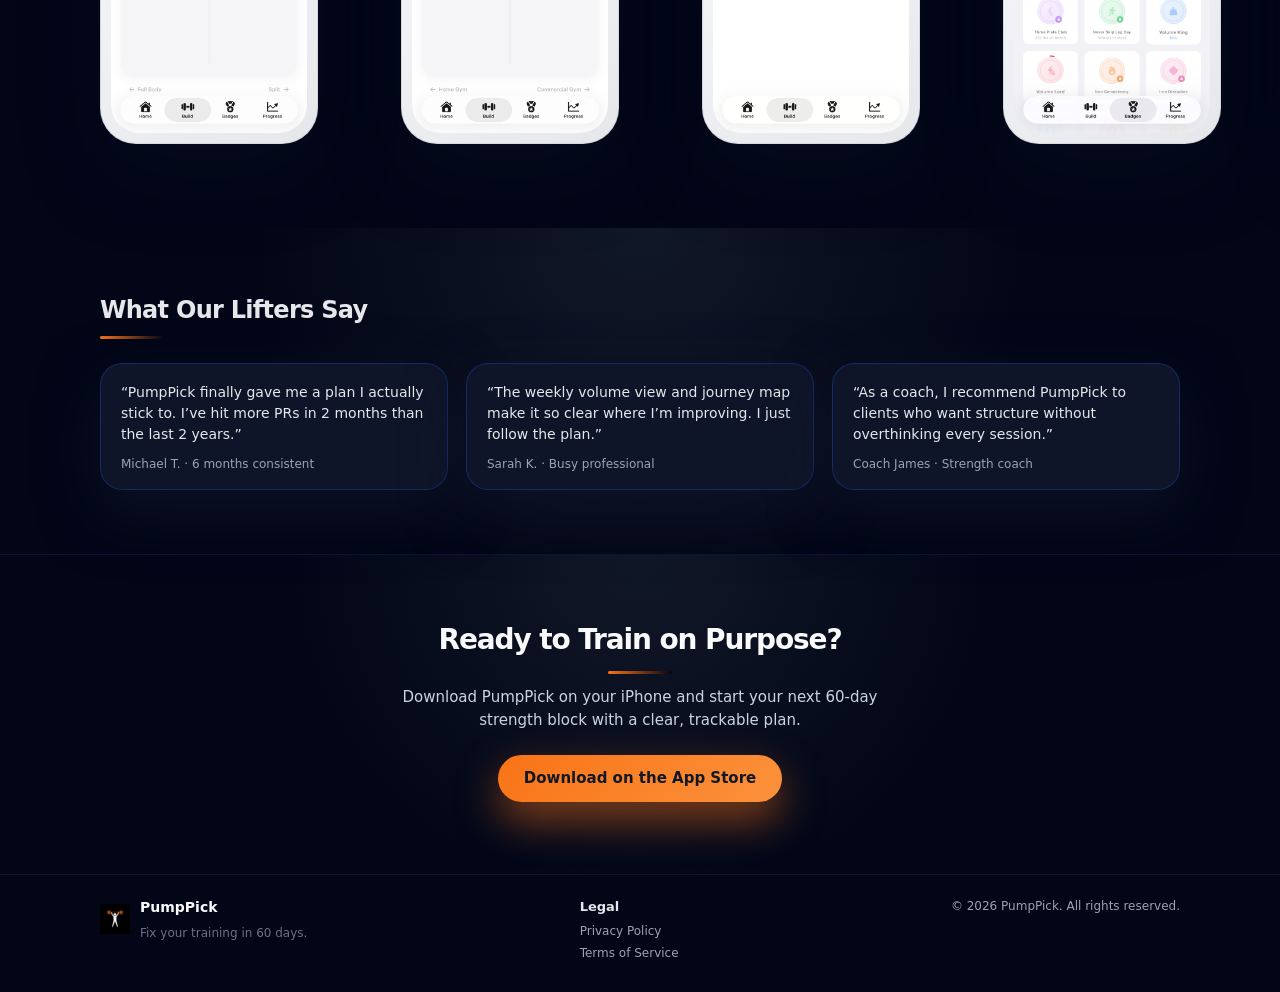
==== commit bc6ee7c7: "Remove Home nav link; logo and name link to #home Made-with: Cursor" ====
--- a/index.html
+++ b/index.html
@@ -14,13 +14,12 @@
   <header class="snap-header">
     <div class="container snap-header__inner">
       <div class="snap-header__brand">
-        <div class="logo logo--snap">
+        <a href="#home" class="logo logo--snap">
           <img src="assets/images/pumppickicon.png" alt="PumpPick" class="logo__img" />
           <span class="logo__text">PumpPick</span>
-        </div>
+        </a>
       </div>
       <nav class="snap-nav">
-        <a href="#home" class="snap-nav__link snap-nav__link--active">Home</a>
         <a href="#features" class="snap-nav__link">Features</a>
         <a href="#screenshots" class="snap-nav__link">Screenshots</a>
         <a href="#testimonials" class="snap-nav__link">Testimonials</a>
--- a/styles.css
+++ b/styles.css
@@ -118,7 +118,7 @@
 }
 
 .logo__img {
-  height: 28px;
+  height: 34px;
   width: auto;
   display: block;
 }
@@ -1307,7 +1307,7 @@
 }
 
 .snap-footer__logo {
-  height: 24px;
+  height: 30px;
   width: auto;
   display: block;
   flex-shrink: 0;
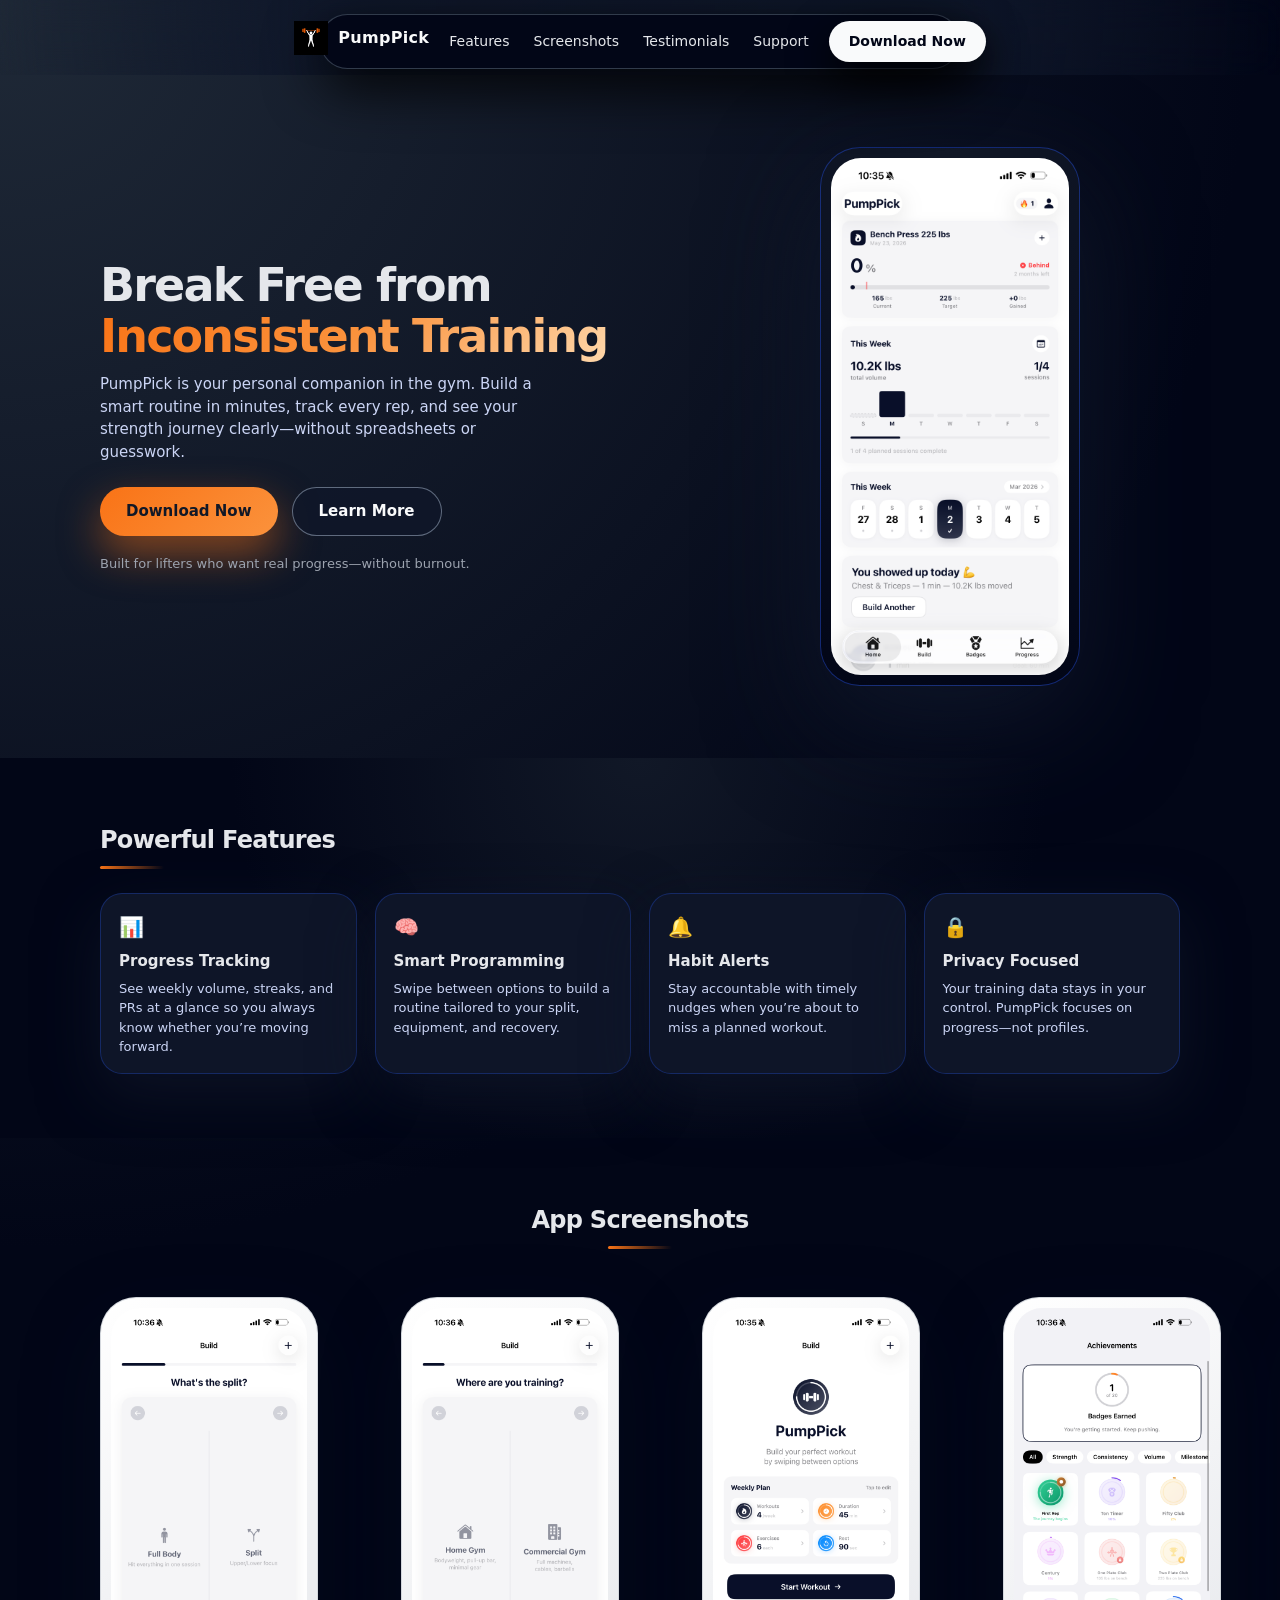
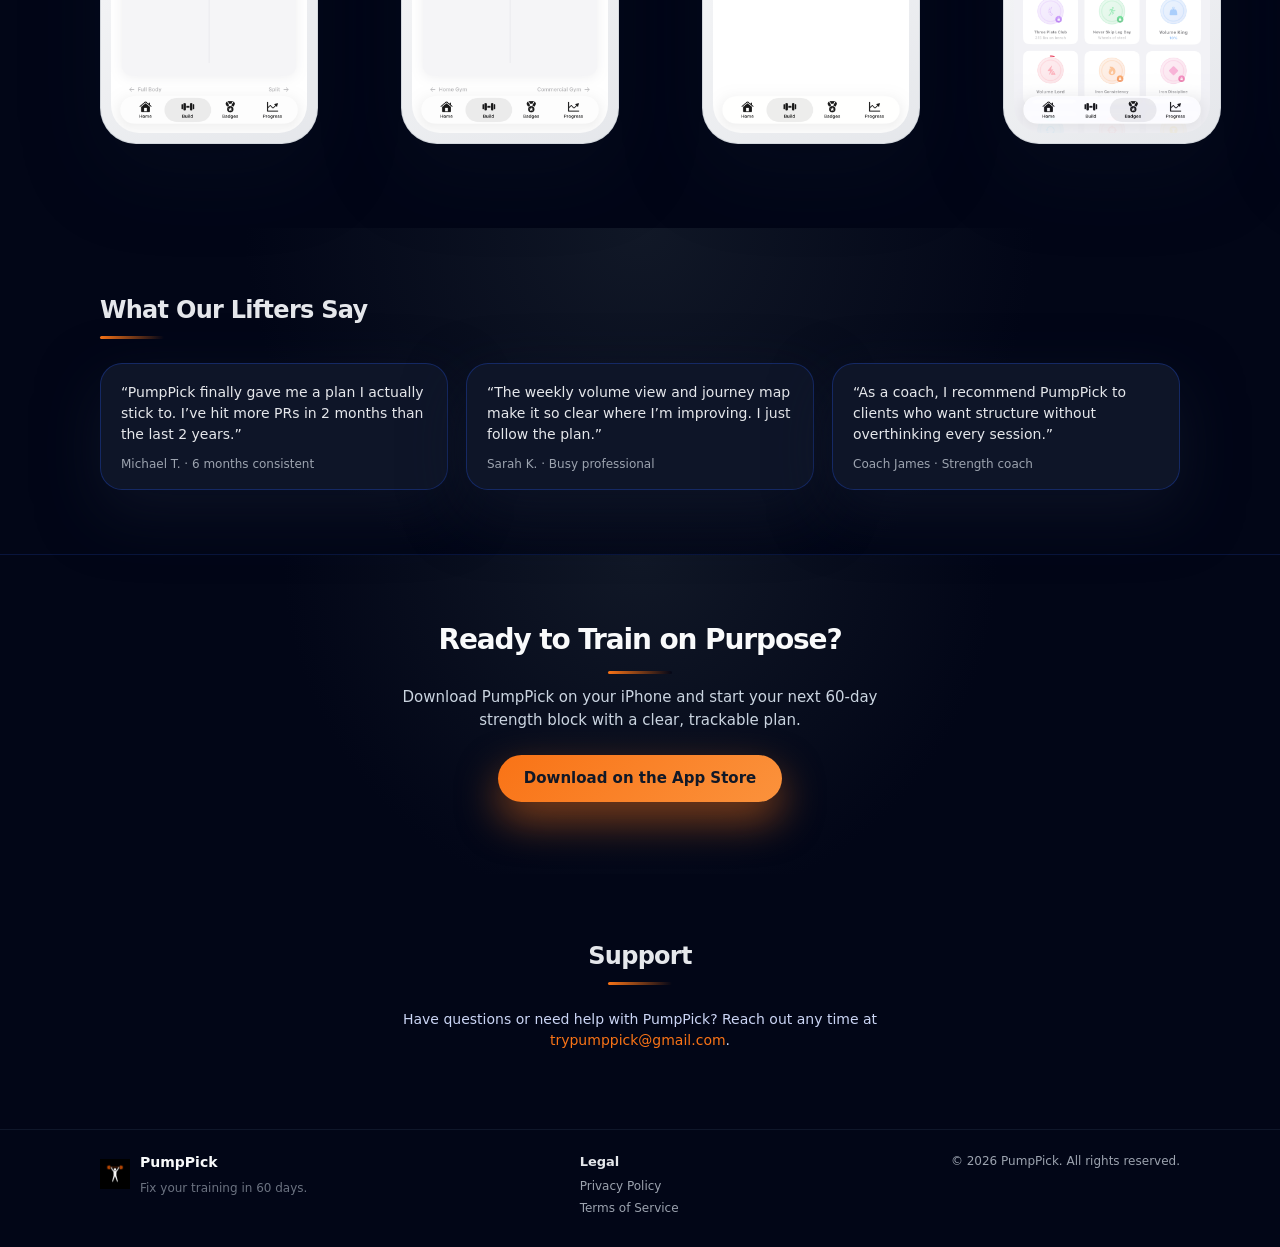
==== commit 5b81cb22: "Add Support section with email contact Made-with: Cursor" ====
--- a/index.html
+++ b/index.html
@@ -23,6 +23,7 @@
         <a href="#features" class="snap-nav__link">Features</a>
         <a href="#screenshots" class="snap-nav__link">Screenshots</a>
         <a href="#testimonials" class="snap-nav__link">Testimonials</a>
+        <a href="#support" class="snap-nav__link">Support</a>
       </nav>
       <div class="snap-header__cta">
         <a href="#download" class="btn btn--primary snap-header__button">Download Now</a>
@@ -211,6 +212,21 @@
         <a href="#" class="btn btn--primary btn--lg snap-cta__button">Download on the App Store</a>
       </div>
     </section>
+    <!-- SUPPORT -->
+    <section class="snap-section" id="support">
+      <div class="container">
+        <div class="snap-section__header snap-section__header--center">
+          <h2 class="snap-section__title">Support</h2>
+          <div class="snap-section__underline"></div>
+        </div>
+        <div class="snap-support">
+          <p class="snap-support__text">
+            Have questions or need help with PumpPick? Reach out any time at
+            <a href="mailto:trypumppick@gmail.com" class="snap-support__link">trypumppick@gmail.com</a>.
+          </p>
+        </div>
+      </div>
+    </section>
   </main>
 
   <!-- FOOTER -->
--- a/styles.css
+++ b/styles.css
@@ -1251,6 +1251,26 @@
   color: #9ca3af;
 }
 
+.snap-support {
+  max-width: 520px;
+  margin: 0 auto;
+  text-align: center;
+}
+
+.snap-support__text {
+  font-size: 14px;
+  color: #cbd5f5;
+}
+
+.snap-support__link {
+  color: #f97316;
+  text-decoration: none;
+}
+
+.snap-support__link:hover {
+  text-decoration: underline;
+}
+
 .snap-cta {
   padding: 64px 0 72px;
   background: radial-gradient(circle at top, #111827 0, #020617 50%, #020617 100%);
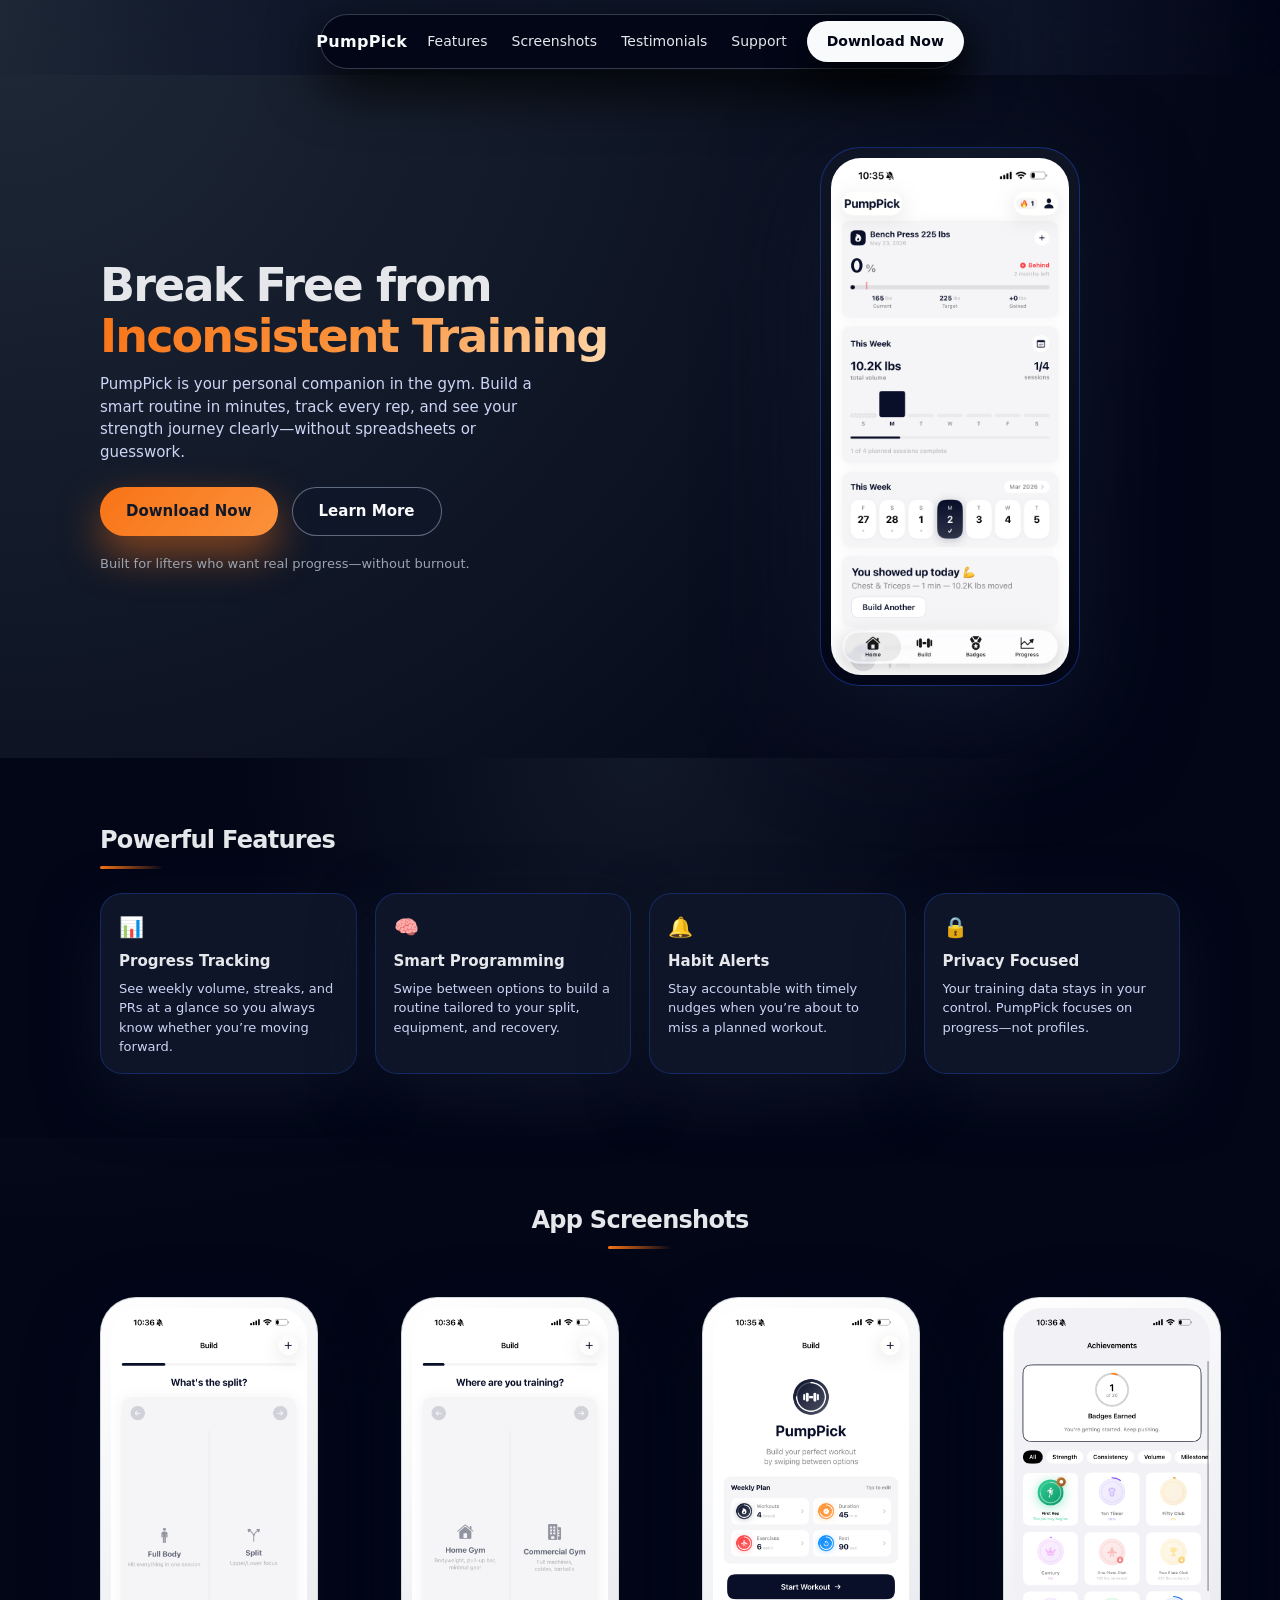
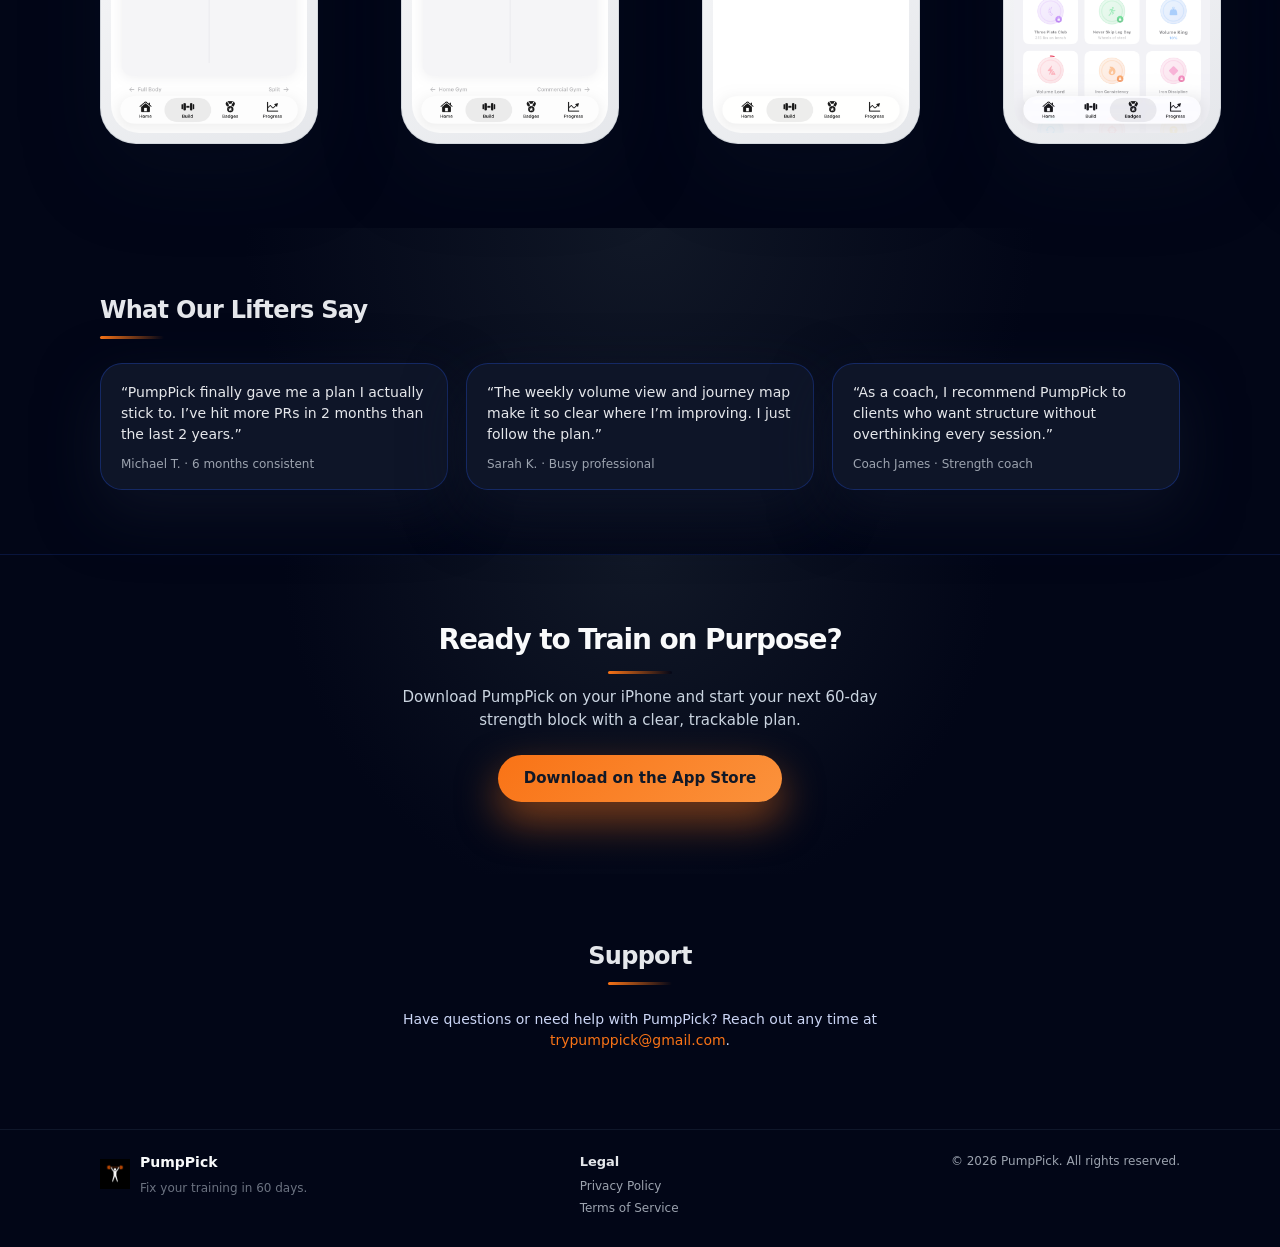
==== commit 3716439a: "Remove logo image from top nav brand Made-with: Cursor" ====
--- a/index.html
+++ b/index.html
@@ -15,7 +15,6 @@
     <div class="container snap-header__inner">
       <div class="snap-header__brand">
         <a href="#home" class="logo logo--snap">
-          <img src="assets/images/pumppickicon.png" alt="PumpPick" class="logo__img" />
           <span class="logo__text">PumpPick</span>
         </a>
       </div>
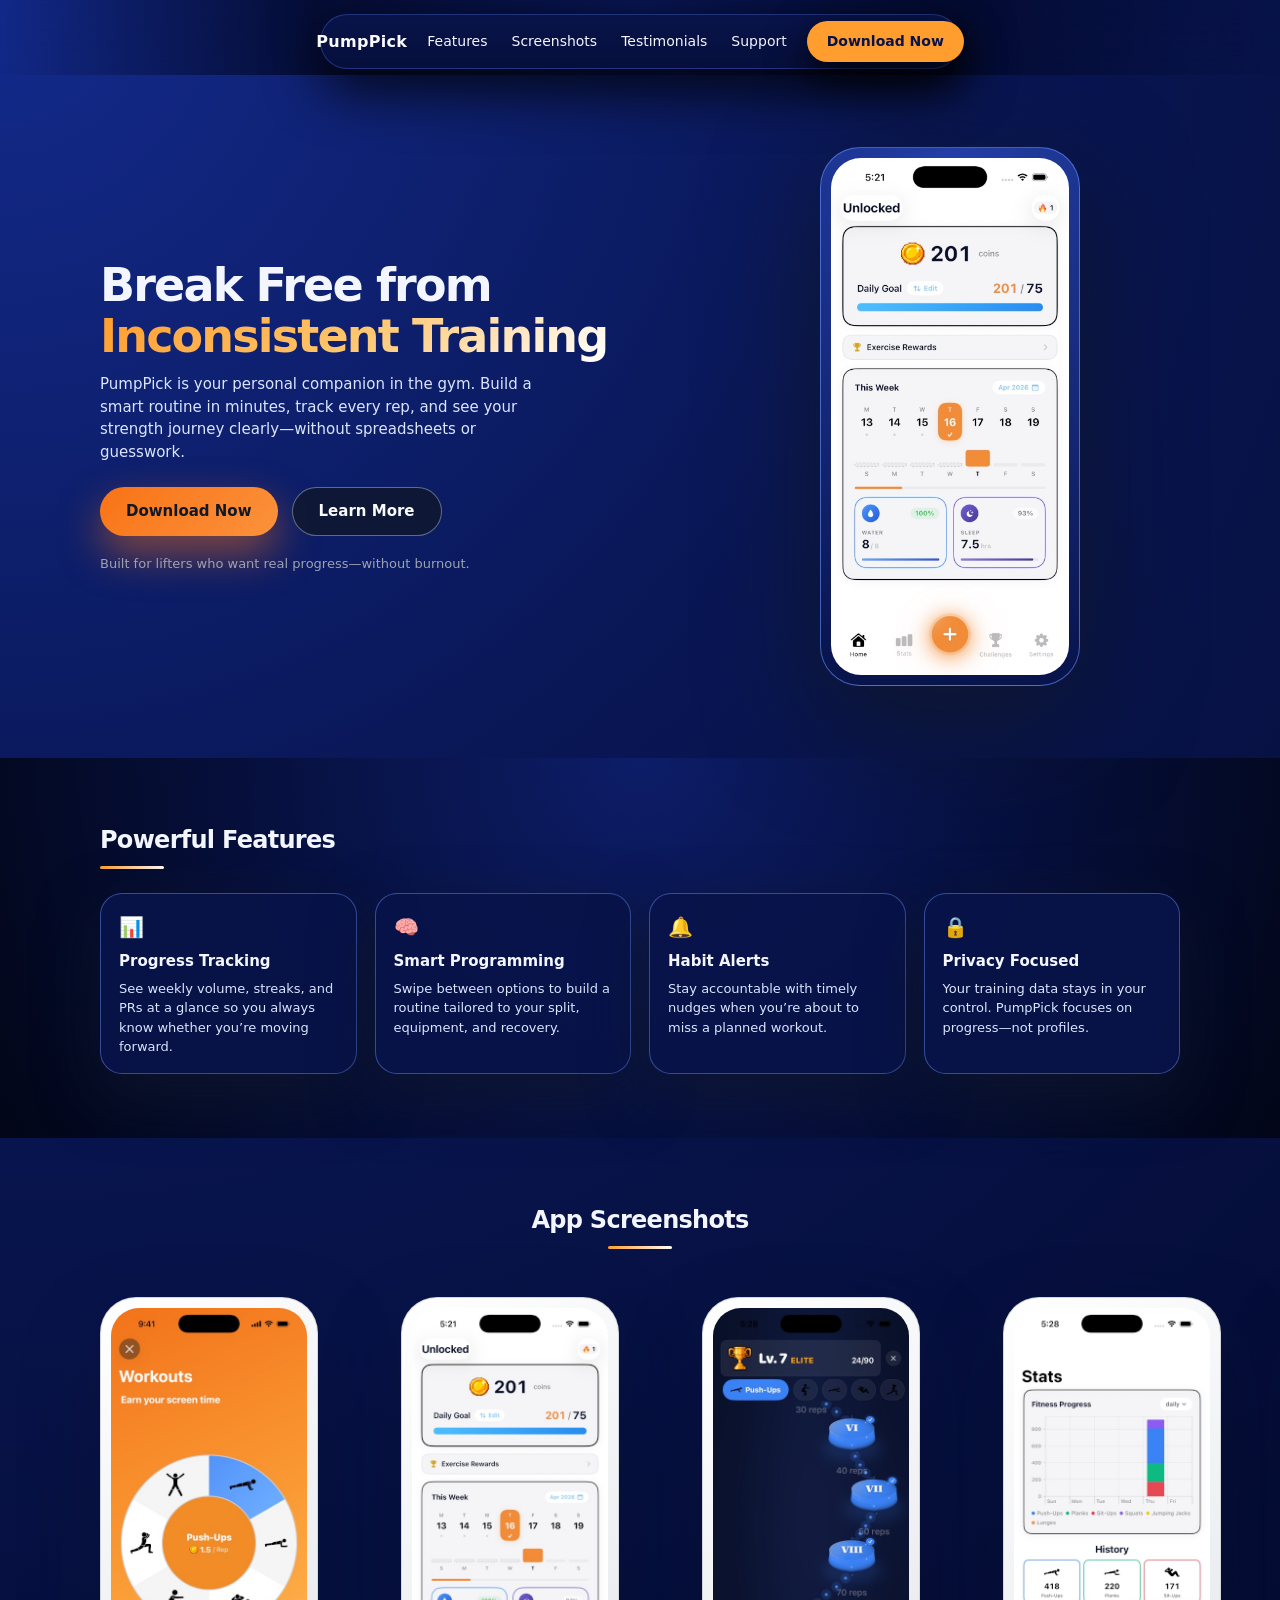
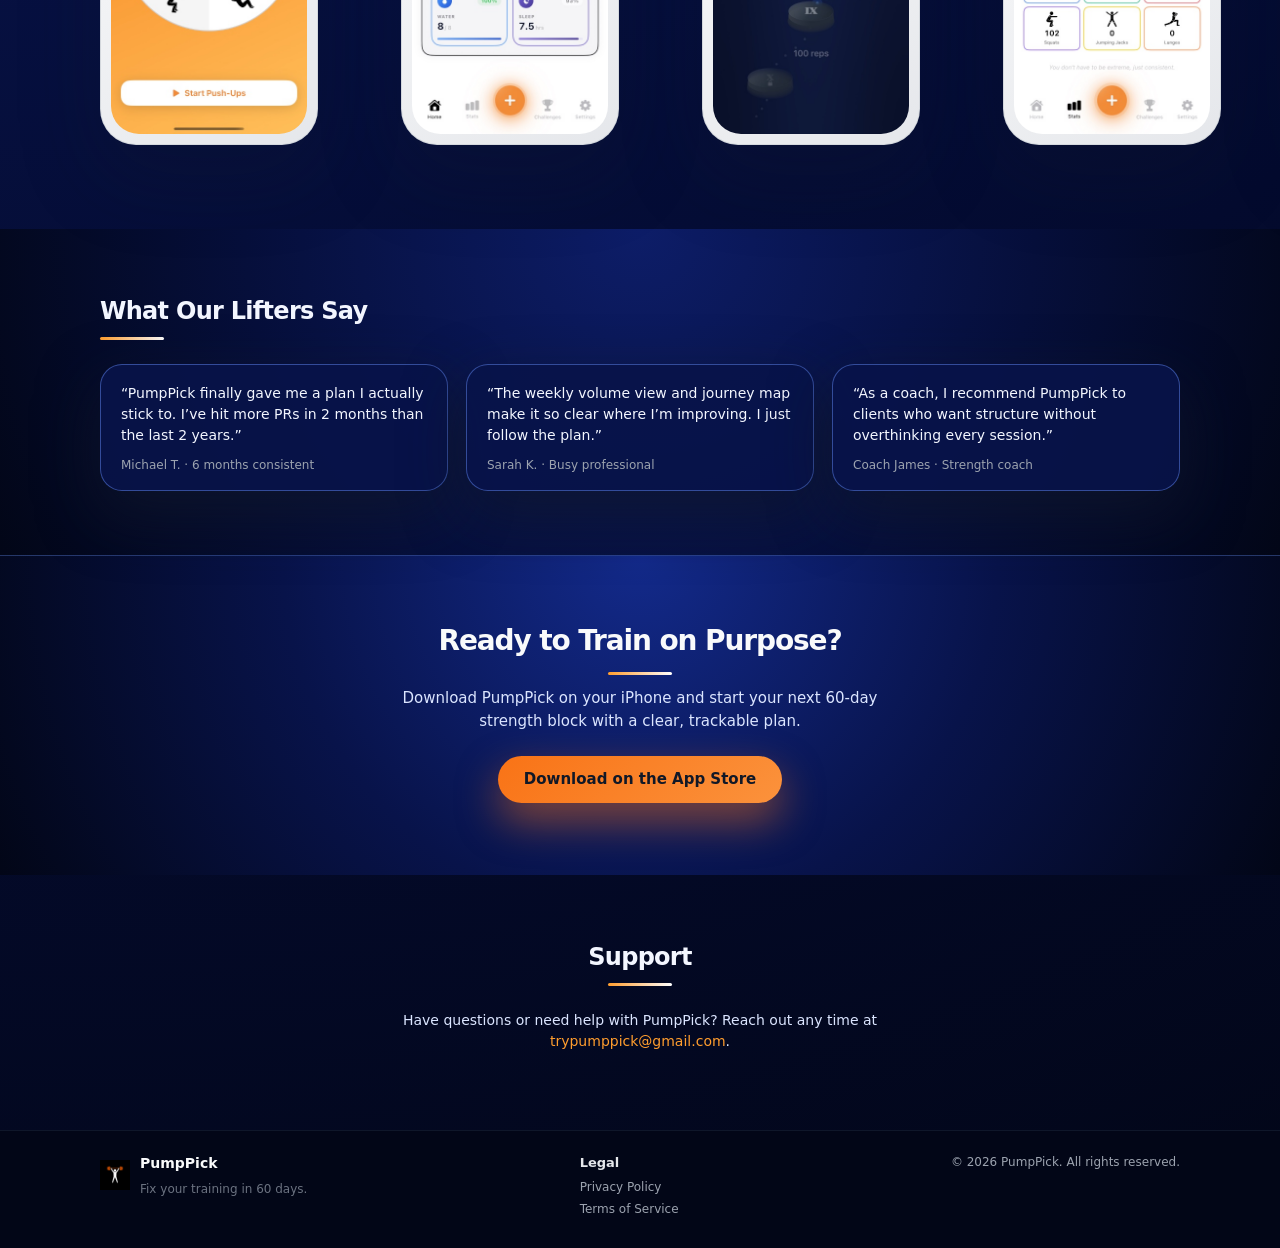
==== commit 8924f30c: "Update screenshots, favicon, and blue-orange colorway Made-with: Cursor" ====
--- a/index.html
+++ b/index.html
@@ -8,6 +8,7 @@
     name="description"
     content="PumpPick is your personal coach for building a smarter, sustainable strength plan—track progress, earn badges, and finally stay consistent."
   />
+  <link rel="icon" type="image/png" href="assets/images/unlocked%20logo%20pro.png" />
   <link rel="stylesheet" href="styles.css" />
 </head>
 <body class="page page--dark-landing">
@@ -57,7 +58,7 @@
         <div class="snap-hero__device">
           <div class="phone-frame phone-frame--hero">
             <img
-              src="assets/images/IMG_1754.PNG"
+              src="assets/images/sc2.png"
               alt="PumpPick home dashboard"
               class="phone-frame__image"
               width="280"
@@ -124,41 +125,29 @@
           <div class="snap-screenshots-track">
             <!-- first sequence -->
             <figure class="phone-frame phone-frame--strip">
-              <img src="assets/images/IMG_1757.PNG" alt="PumpPick split selection" class="phone-frame__image" width="220" height="440" />
-            </figure>
-            <figure class="phone-frame phone-frame--strip">
-              <img src="assets/images/IMG_1756.PNG" alt="PumpPick training location" class="phone-frame__image" width="220" height="440" />
-            </figure>
-            <figure class="phone-frame phone-frame--strip">
-              <img src="assets/images/IMG_1755.PNG" alt="PumpPick weekly plan" class="phone-frame__image" width="220" height="440" />
-            </figure>
-            <figure class="phone-frame phone-frame--strip">
-              <img src="assets/images/IMG_1758.PNG" alt="PumpPick badges" class="phone-frame__image" width="220" height="440" />
-            </figure>
-            <figure class="phone-frame phone-frame--strip">
-              <img src="assets/images/IMG_1759.PNG" alt="PumpPick journey view" class="phone-frame__image" width="220" height="440" />
-            </figure>
-            <figure class="phone-frame phone-frame--strip">
-              <img src="assets/images/IMG_1760.PNG" alt="PumpPick exercise journey" class="phone-frame__image" width="220" height="440" />
+              <img src="assets/images/sc1.png" alt="PumpPick workout wheel" class="phone-frame__image" width="220" height="440" />
+            </figure>
+            <figure class="phone-frame phone-frame--strip">
+              <img src="assets/images/sc2.png" alt="PumpPick unlocked dashboard" class="phone-frame__image" width="220" height="440" />
+            </figure>
+            <figure class="phone-frame phone-frame--strip">
+              <img src="assets/images/sc3.png" alt="PumpPick challenge progression" class="phone-frame__image" width="220" height="440" />
+            </figure>
+            <figure class="phone-frame phone-frame--strip">
+              <img src="assets/images/sc4.png" alt="PumpPick fitness stats view" class="phone-frame__image" width="220" height="440" />
             </figure>
             <!-- duplicate sequence for seamless loop -->
             <figure class="phone-frame phone-frame--strip">
-              <img src="assets/images/IMG_1757.PNG" alt="PumpPick split selection" class="phone-frame__image" width="220" height="440" />
-            </figure>
-            <figure class="phone-frame phone-frame--strip">
-              <img src="assets/images/IMG_1756.PNG" alt="PumpPick training location" class="phone-frame__image" width="220" height="440" />
-            </figure>
-            <figure class="phone-frame phone-frame--strip">
-              <img src="assets/images/IMG_1755.PNG" alt="PumpPick weekly plan" class="phone-frame__image" width="220" height="440" />
-            </figure>
-            <figure class="phone-frame phone-frame--strip">
-              <img src="assets/images/IMG_1758.PNG" alt="PumpPick badges" class="phone-frame__image" width="220" height="440" />
-            </figure>
-            <figure class="phone-frame phone-frame--strip">
-              <img src="assets/images/IMG_1759.PNG" alt="PumpPick journey view" class="phone-frame__image" width="220" height="440" />
-            </figure>
-            <figure class="phone-frame phone-frame--strip">
-              <img src="assets/images/IMG_1760.PNG" alt="PumpPick exercise journey" class="phone-frame__image" width="220" height="440" />
+              <img src="assets/images/sc1.png" alt="PumpPick workout wheel" class="phone-frame__image" width="220" height="440" />
+            </figure>
+            <figure class="phone-frame phone-frame--strip">
+              <img src="assets/images/sc2.png" alt="PumpPick unlocked dashboard" class="phone-frame__image" width="220" height="440" />
+            </figure>
+            <figure class="phone-frame phone-frame--strip">
+              <img src="assets/images/sc3.png" alt="PumpPick challenge progression" class="phone-frame__image" width="220" height="440" />
+            </figure>
+            <figure class="phone-frame phone-frame--strip">
+              <img src="assets/images/sc4.png" alt="PumpPick fitness stats view" class="phone-frame__image" width="220" height="440" />
             </figure>
           </div>
         </div>
--- a/styles.css
+++ b/styles.css
@@ -991,8 +991,8 @@
 /* === SnapOut-style dark landing === */
 
 .page--dark-landing {
-  background: radial-gradient(circle at top left, #1f2937 0, #020617 40%, #020617 100%);
-  color: #e5e7eb;
+  background: radial-gradient(circle at top left, #132a8b 0, #091654 30%, #040b2f 70%, #020617 100%);
+  color: #f3f6ff;
 }
 
 .snap-header {
@@ -1001,7 +1001,7 @@
   z-index: 30;
   padding-top: 14px;
   padding-bottom: 6px;
-  background: radial-gradient(circle at top, rgba(15, 23, 42, 0.96), rgba(15, 23, 42, 0.9), transparent);
+  background: radial-gradient(circle at top, rgba(9, 22, 84, 0.95), rgba(4, 11, 47, 0.9), transparent);
   backdrop-filter: blur(18px);
 }
 
@@ -1017,8 +1017,8 @@
   gap: 20px;
   padding: 6px 16px;
   border-radius: 999px;
-  background: radial-gradient(circle at top, #020617, #020617 55%, #020617 100%);
-  border: 1px solid rgba(55, 65, 81, 0.9);
+  background: linear-gradient(180deg, #08134a, #060f3b);
+  border: 1px solid rgba(85, 119, 240, 0.35);
   box-shadow: 0 18px 55px rgba(0, 0, 0, 0.9);
   height: auto;
   max-width: 640px;
@@ -1036,7 +1036,7 @@
 }
 
 .snap-nav__link {
-  color: #e5e7eb;
+  color: #f3f6ff;
   text-decoration: none;
   padding: 4px 0;
 }
@@ -1049,8 +1049,8 @@
 .snap-header__button {
   padding-inline: 20px;
   border-radius: 999px;
-  background: #f9fafb;
-  color: #020617;
+  background: #ff9d2e;
+  color: #08134a;
   box-shadow: 0 16px 40px rgba(0, 0, 0, 0.9);
   white-space: nowrap;
   flex-shrink: 0;
@@ -1072,11 +1072,11 @@
   line-height: 1.1;
   letter-spacing: -0.04em;
   margin: 0 0 12px;
-  color: #e5e7eb;
+  color: #f3f6ff;
 }
 
 .snap-hero__title-accent {
-  background: linear-gradient(135deg, #f97316, #fb923c, #fed7aa);
+  background: linear-gradient(135deg, #ff9d2e, #ffc56b, #ffffff);
   -webkit-background-clip: text;
   background-clip: text;
   color: transparent;
@@ -1086,7 +1086,7 @@
   margin: 0 0 24px;
   max-width: 460px;
   font-size: 15px;
-  color: #cbd5f5;
+  color: #dbe5ff;
 }
 
 .snap-hero__actions {
@@ -1113,10 +1113,10 @@
 
 .phone-frame--hero {
   max-width: 260px;
-  background: radial-gradient(circle at top, #111827, #020617);
+  background: radial-gradient(circle at top, #233fa7, #08134a);
   border-radius: 40px;
   padding: 10px;
-  border: 1px solid rgba(30, 64, 175, 0.6);
+  border: 1px solid rgba(104, 147, 255, 0.6);
   box-shadow: 0 35px 110px rgba(15, 23, 42, 0.9);
 }
 
@@ -1133,7 +1133,7 @@
 }
 
 .snap-section--band {
-  background: radial-gradient(circle at top, #111827 0, #020617 55%, #020617 100%);
+  background: radial-gradient(circle at top, #0d1d68 0, #060f3b 55%, #020617 100%);
 }
 
 .snap-section__header {
@@ -1152,14 +1152,14 @@
   margin: 0;
   font-size: 24px;
   letter-spacing: -0.03em;
-  color: #e5e7eb;
+  color: #f3f6ff;
 }
 
 .snap-section__underline {
   width: 64px;
   height: 3px;
   border-radius: 999px;
-  background: linear-gradient(90deg, #f97316, #020617);
+  background: linear-gradient(90deg, #ff9d2e, #ffffff);
 }
 
 .snap-features {
@@ -1169,10 +1169,10 @@
 }
 
 .snap-feature-card {
-  background: rgba(15, 23, 42, 0.95);
+  background: rgba(8, 19, 74, 0.9);
   border-radius: 22px;
   padding: 18px 18px 16px;
-  border: 1px solid rgba(30, 64, 175, 0.45);
+  border: 1px solid rgba(104, 147, 255, 0.45);
   box-shadow: 0 22px 60px rgba(15, 23, 42, 0.7);
 }
 
@@ -1184,13 +1184,13 @@
 .snap-feature-card__title {
   margin: 0 0 6px;
   font-size: 15px;
-  color: #e5e7eb;
+  color: #f3f6ff;
 }
 
 .snap-feature-card__text {
   margin: 0;
   font-size: 13px;
-  color: #cbd5f5;
+  color: #dbe5ff;
 }
 
 .snap-screenshots-viewport {
@@ -1232,17 +1232,17 @@
 }
 
 .snap-testimonial-card {
-  background: rgba(15, 23, 42, 0.95);
+  background: rgba(8, 19, 74, 0.9);
   border-radius: 22px;
   padding: 18px 20px 16px;
-  border: 1px solid rgba(30, 64, 175, 0.45);
+  border: 1px solid rgba(104, 147, 255, 0.45);
   box-shadow: 0 22px 60px rgba(15, 23, 42, 0.7);
 }
 
 .snap-testimonial-card__quote {
   margin: 0 0 10px;
   font-size: 14px;
-  color: #e5e7eb;
+  color: #f3f6ff;
 }
 
 .snap-testimonial-card__meta {
@@ -1259,11 +1259,11 @@
 
 .snap-support__text {
   font-size: 14px;
-  color: #cbd5f5;
+  color: #dbe5ff;
 }
 
 .snap-support__link {
-  color: #f97316;
+  color: #ff9d2e;
   text-decoration: none;
 }
 
@@ -1273,8 +1273,8 @@
 
 .snap-cta {
   padding: 64px 0 72px;
-  background: radial-gradient(circle at top, #111827 0, #020617 50%, #020617 100%);
-  border-top: 1px solid rgba(30, 64, 175, 0.25);
+  background: radial-gradient(circle at top, #132a8b 0, #08134a 50%, #020617 100%);
+  border-top: 1px solid rgba(104, 147, 255, 0.35);
 }
 
 .snap-cta__inner {
@@ -1302,7 +1302,7 @@
   margin: 0 0 24px;
   font-size: 15px;
   line-height: 1.5;
-  color: #cbd5e1;
+  color: #dbe5ff;
 }
 
 .snap-footer {
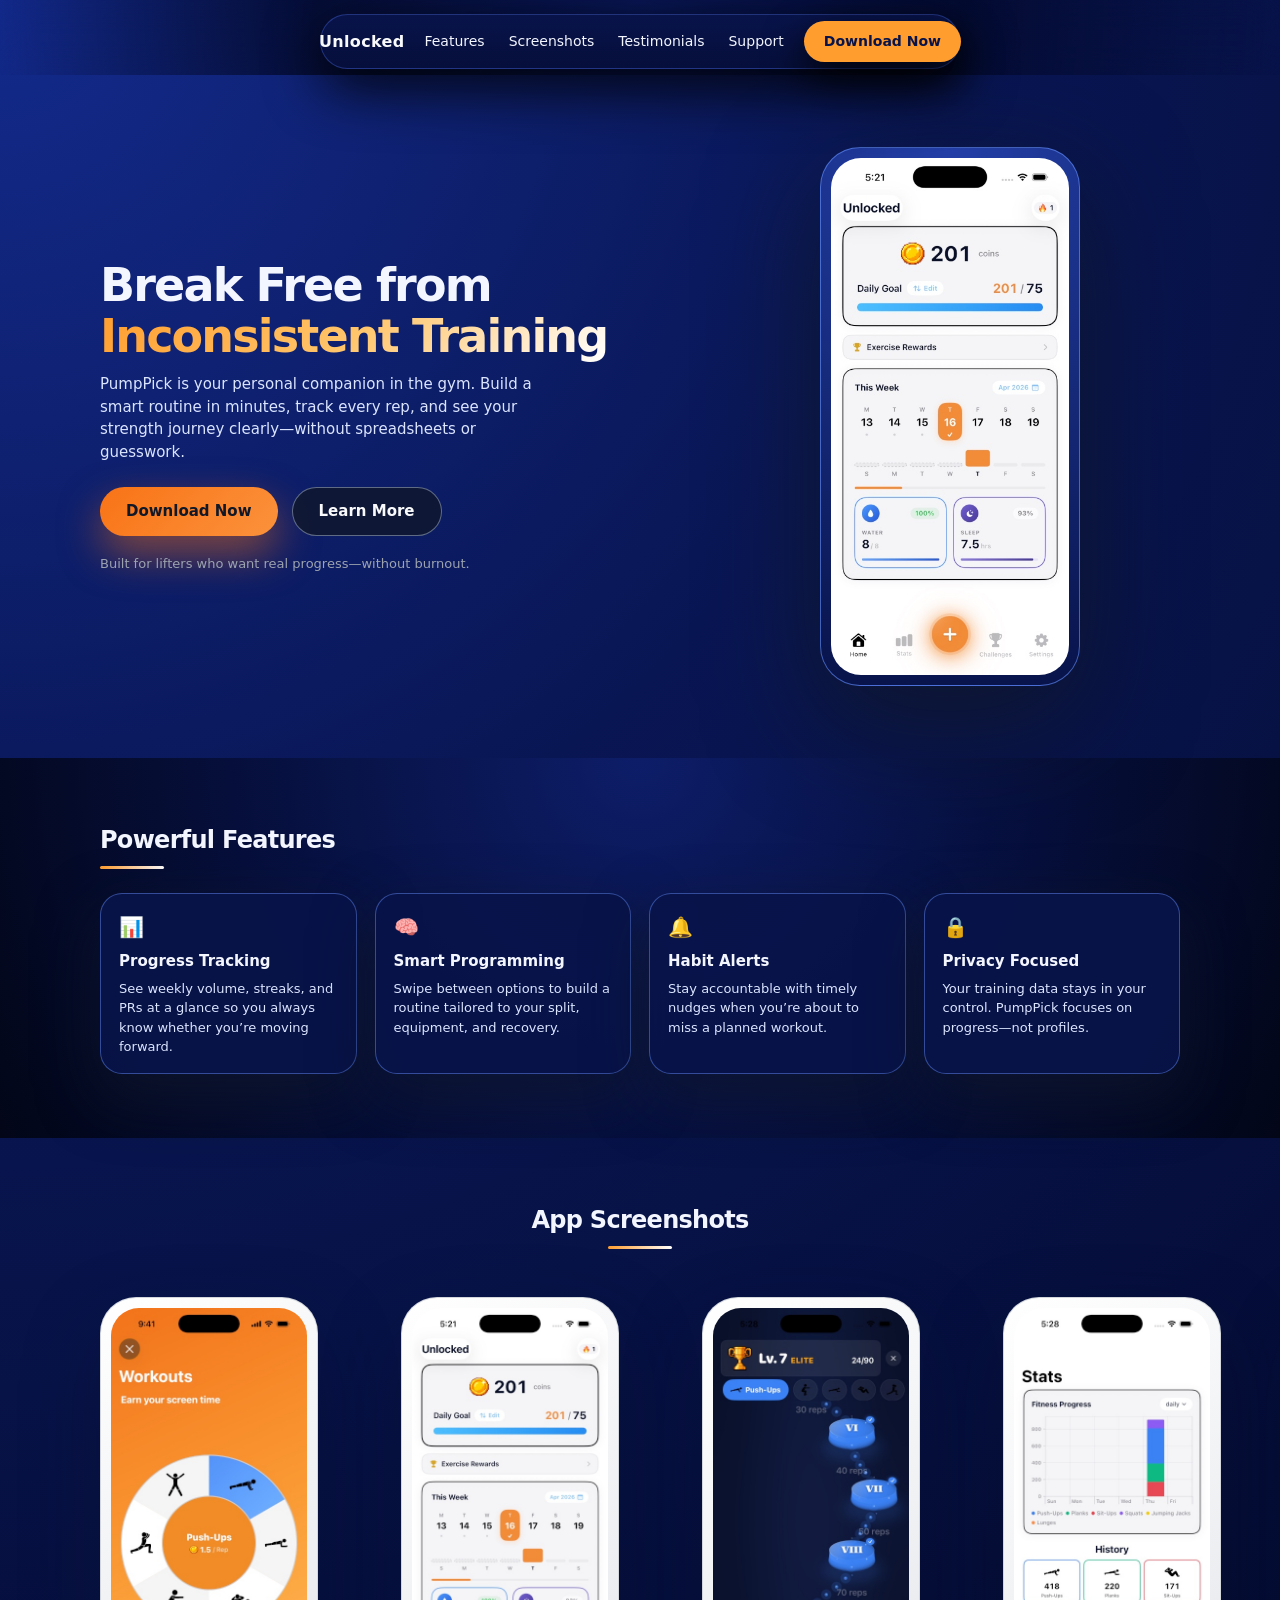
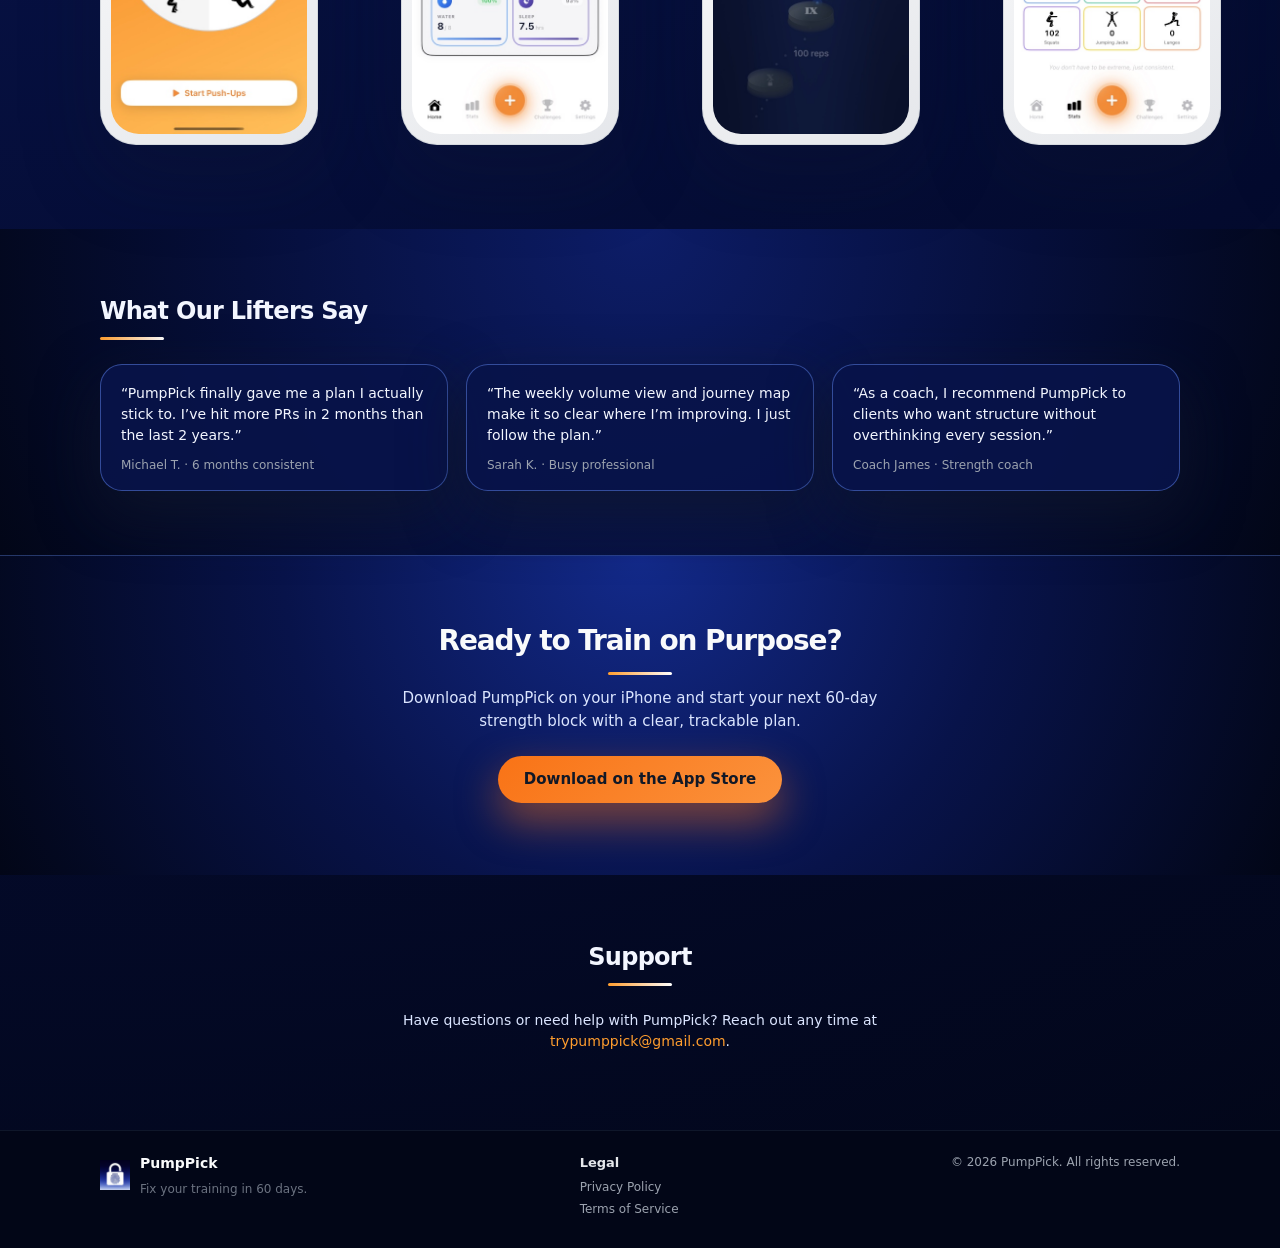
==== commit 69f722f2: "Update branding to Unlocked in nav and footer logo Made-with: Cursor" ====
--- a/index.html
+++ b/index.html
@@ -16,7 +16,7 @@
     <div class="container snap-header__inner">
       <div class="snap-header__brand">
         <a href="#home" class="logo logo--snap">
-          <span class="logo__text">PumpPick</span>
+          <span class="logo__text">Unlocked</span>
         </a>
       </div>
       <nav class="snap-nav">
@@ -221,7 +221,7 @@
   <footer class="snap-footer">
     <div class="container snap-footer__inner">
       <div class="snap-footer__brand">
-        <img src="assets/images/pumppickicon.png" alt="PumpPick" class="snap-footer__logo" />
+        <img src="assets/images/unlocked logo pro.png" alt="Unlocked" class="snap-footer__logo" />
         <div class="snap-footer__brand-text">
           <span class="snap-footer__brand-name">PumpPick</span>
           <p class="snap-footer__tagline">Fix your training in 60 days.</p>
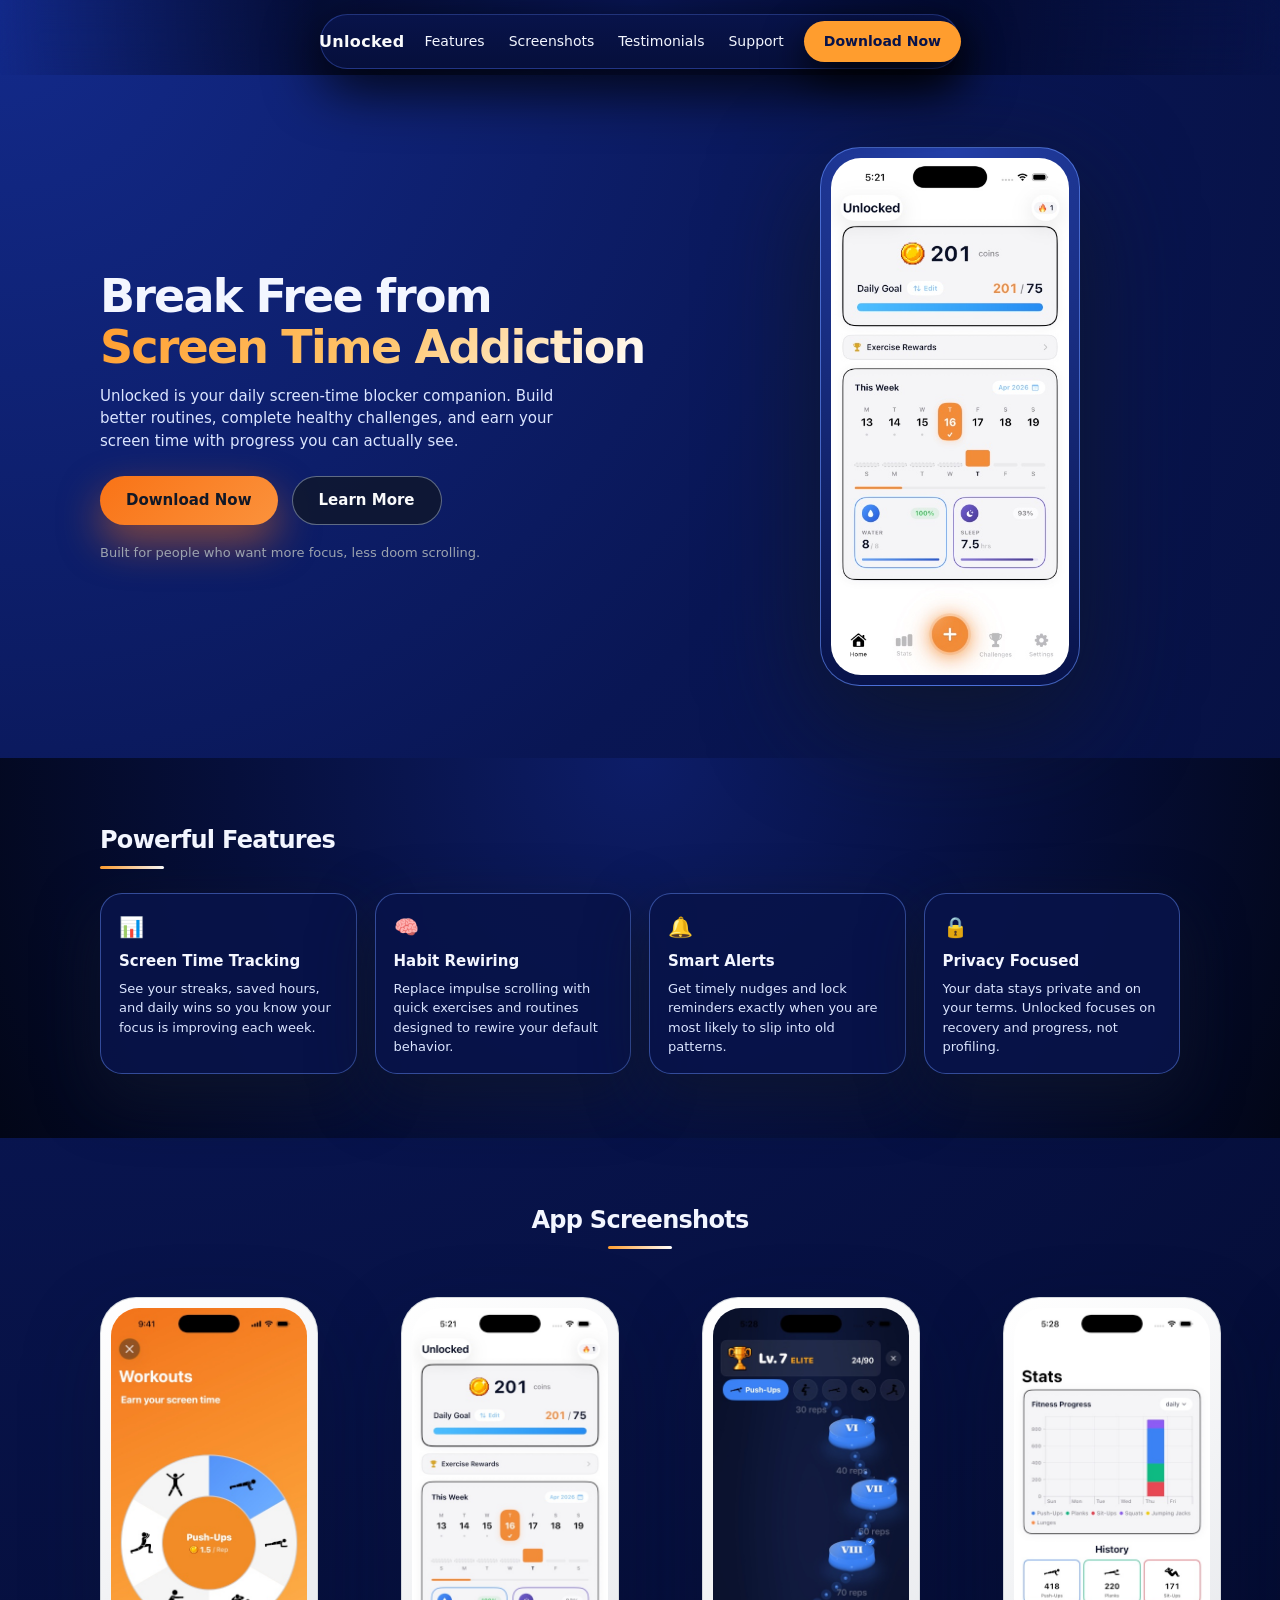
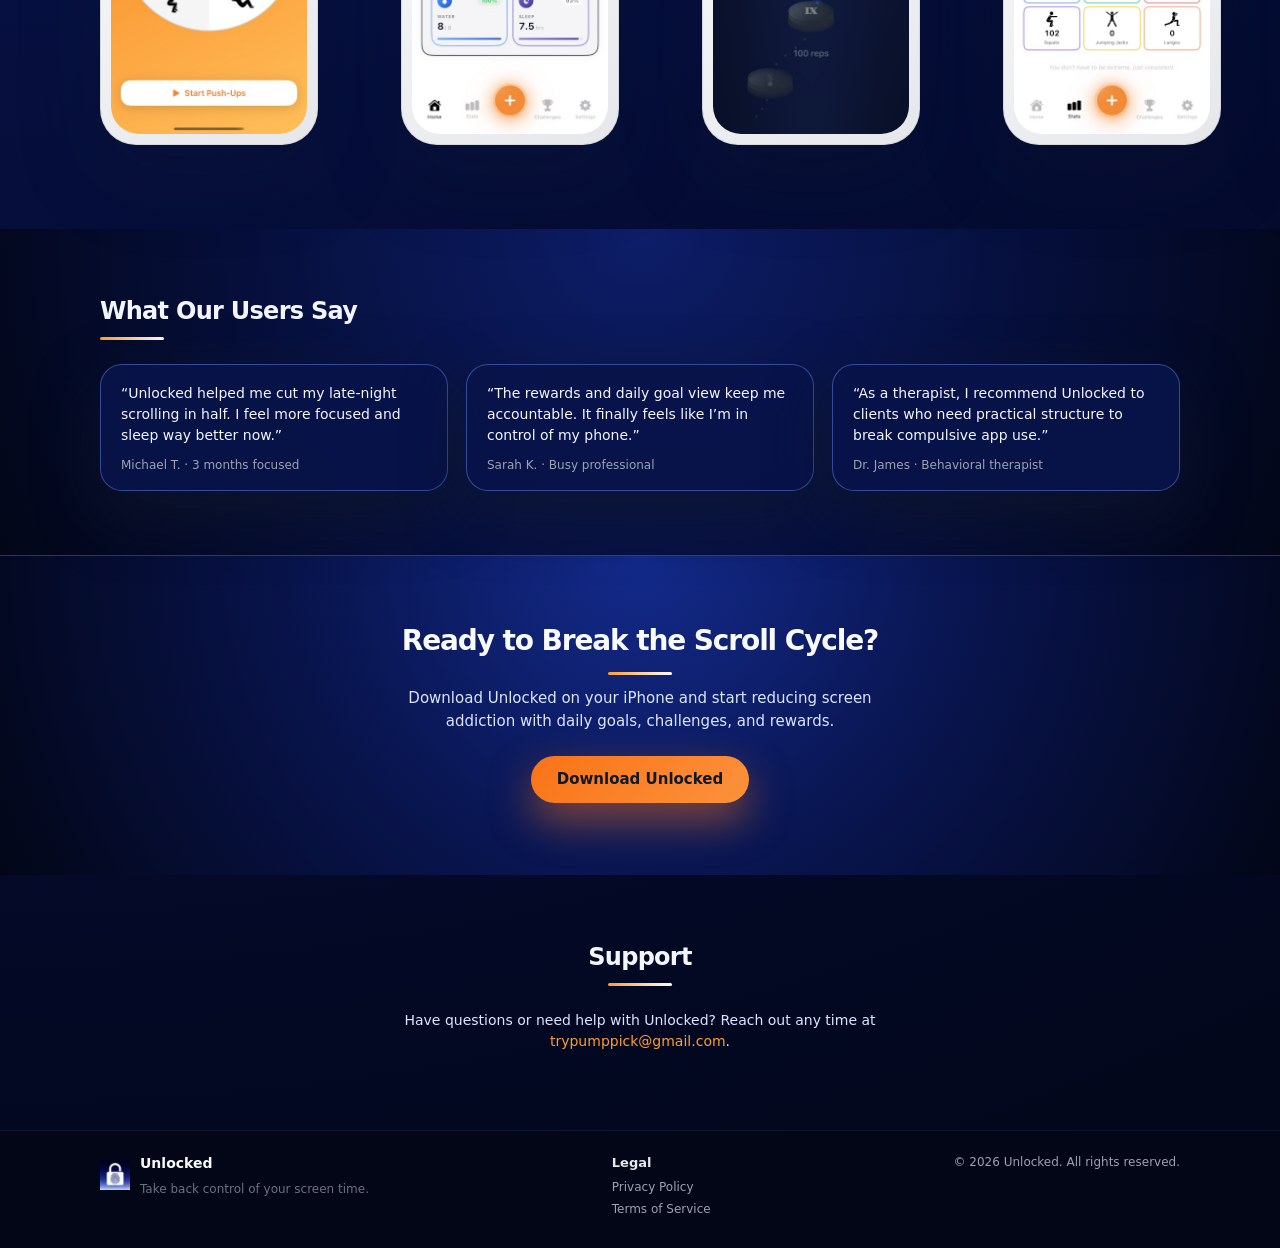
==== commit 346267f1: "Refocus landing page messaging on screen time blocking Made-with: Cursor" ====
--- a/index.html
+++ b/index.html
@@ -2,11 +2,11 @@
 <html lang="en">
 <head>
   <meta charset="UTF-8" />
-  <title>PumpPick – Fix Your Training in 60 Days</title>
+  <title>Unlocked – Beat Screen Time Addiction</title>
   <meta name="viewport" content="width=device-width, initial-scale=1" />
   <meta
     name="description"
-    content="PumpPick is your personal coach for building a smarter, sustainable strength plan—track progress, earn badges, and finally stay consistent."
+    content="Unlocked helps you reduce compulsive screen time with rewards, challenges, and focused routines that rebuild your habits."
   />
   <link rel="icon" type="image/png" href="assets/images/unlocked%20logo%20pro.png" />
   <link rel="stylesheet" href="styles.css" />
@@ -38,11 +38,11 @@
         <div class="snap-hero__copy">
           <h1 class="snap-hero__title">
             Break Free from<br />
-            <span class="snap-hero__title-accent">Inconsistent Training</span>
+            <span class="snap-hero__title-accent">Screen Time Addiction</span>
           </h1>
           <p class="snap-hero__subtitle">
-            PumpPick is your personal companion in the gym. Build a smart routine in minutes, track every rep, and see your strength
-            journey clearly—without spreadsheets or guesswork.
+            Unlocked is your daily screen-time blocker companion. Build better routines, complete healthy challenges, and earn your
+            screen time with progress you can actually see.
           </p>
 
           <div class="snap-hero__actions">
@@ -51,7 +51,7 @@
           </div>
 
           <div class="snap-hero__meta">
-            <span>Built for lifters who want real progress—without burnout.</span>
+            <span>Built for people who want more focus, less doom scrolling.</span>
           </div>
         </div>
 
@@ -59,7 +59,7 @@
           <div class="phone-frame phone-frame--hero">
             <img
               src="assets/images/sc2.png"
-              alt="PumpPick home dashboard"
+              alt="Unlocked home dashboard"
               class="phone-frame__image"
               width="280"
               height="560"
@@ -80,25 +80,25 @@
         <div class="snap-features">
           <article class="snap-feature-card">
             <div class="snap-feature-card__icon">📊</div>
-            <h3 class="snap-feature-card__title">Progress Tracking</h3>
-            <p class="snap-feature-card__text">
-              See weekly volume, streaks, and PRs at a glance so you always know whether you’re moving forward.
+            <h3 class="snap-feature-card__title">Screen Time Tracking</h3>
+            <p class="snap-feature-card__text">
+              See your streaks, saved hours, and daily wins so you know your focus is improving each week.
             </p>
           </article>
 
           <article class="snap-feature-card">
             <div class="snap-feature-card__icon">🧠</div>
-            <h3 class="snap-feature-card__title">Smart Programming</h3>
-            <p class="snap-feature-card__text">
-              Swipe between options to build a routine tailored to your split, equipment, and recovery.
+            <h3 class="snap-feature-card__title">Habit Rewiring</h3>
+            <p class="snap-feature-card__text">
+              Replace impulse scrolling with quick exercises and routines designed to rewire your default behavior.
             </p>
           </article>
 
           <article class="snap-feature-card">
             <div class="snap-feature-card__icon">🔔</div>
-            <h3 class="snap-feature-card__title">Habit Alerts</h3>
-            <p class="snap-feature-card__text">
-              Stay accountable with timely nudges when you’re about to miss a planned workout.
+            <h3 class="snap-feature-card__title">Smart Alerts</h3>
+            <p class="snap-feature-card__text">
+              Get timely nudges and lock reminders exactly when you are most likely to slip into old patterns.
             </p>
           </article>
 
@@ -106,7 +106,7 @@
             <div class="snap-feature-card__icon">🔒</div>
             <h3 class="snap-feature-card__title">Privacy Focused</h3>
             <p class="snap-feature-card__text">
-              Your training data stays in your control. PumpPick focuses on progress—not profiles.
+              Your data stays private and on your terms. Unlocked focuses on recovery and progress, not profiling.
             </p>
           </article>
         </div>
@@ -125,29 +125,29 @@
           <div class="snap-screenshots-track">
             <!-- first sequence -->
             <figure class="phone-frame phone-frame--strip">
-              <img src="assets/images/sc1.png" alt="PumpPick workout wheel" class="phone-frame__image" width="220" height="440" />
-            </figure>
-            <figure class="phone-frame phone-frame--strip">
-              <img src="assets/images/sc2.png" alt="PumpPick unlocked dashboard" class="phone-frame__image" width="220" height="440" />
-            </figure>
-            <figure class="phone-frame phone-frame--strip">
-              <img src="assets/images/sc3.png" alt="PumpPick challenge progression" class="phone-frame__image" width="220" height="440" />
-            </figure>
-            <figure class="phone-frame phone-frame--strip">
-              <img src="assets/images/sc4.png" alt="PumpPick fitness stats view" class="phone-frame__image" width="220" height="440" />
+              <img src="assets/images/sc1.png" alt="Unlocked workout wheel" class="phone-frame__image" width="220" height="440" />
+            </figure>
+            <figure class="phone-frame phone-frame--strip">
+              <img src="assets/images/sc2.png" alt="Unlocked dashboard" class="phone-frame__image" width="220" height="440" />
+            </figure>
+            <figure class="phone-frame phone-frame--strip">
+              <img src="assets/images/sc3.png" alt="Unlocked challenge progression" class="phone-frame__image" width="220" height="440" />
+            </figure>
+            <figure class="phone-frame phone-frame--strip">
+              <img src="assets/images/sc4.png" alt="Unlocked stats view" class="phone-frame__image" width="220" height="440" />
             </figure>
             <!-- duplicate sequence for seamless loop -->
             <figure class="phone-frame phone-frame--strip">
-              <img src="assets/images/sc1.png" alt="PumpPick workout wheel" class="phone-frame__image" width="220" height="440" />
-            </figure>
-            <figure class="phone-frame phone-frame--strip">
-              <img src="assets/images/sc2.png" alt="PumpPick unlocked dashboard" class="phone-frame__image" width="220" height="440" />
-            </figure>
-            <figure class="phone-frame phone-frame--strip">
-              <img src="assets/images/sc3.png" alt="PumpPick challenge progression" class="phone-frame__image" width="220" height="440" />
-            </figure>
-            <figure class="phone-frame phone-frame--strip">
-              <img src="assets/images/sc4.png" alt="PumpPick fitness stats view" class="phone-frame__image" width="220" height="440" />
+              <img src="assets/images/sc1.png" alt="Unlocked workout wheel" class="phone-frame__image" width="220" height="440" />
+            </figure>
+            <figure class="phone-frame phone-frame--strip">
+              <img src="assets/images/sc2.png" alt="Unlocked dashboard" class="phone-frame__image" width="220" height="440" />
+            </figure>
+            <figure class="phone-frame phone-frame--strip">
+              <img src="assets/images/sc3.png" alt="Unlocked challenge progression" class="phone-frame__image" width="220" height="440" />
+            </figure>
+            <figure class="phone-frame phone-frame--strip">
+              <img src="assets/images/sc4.png" alt="Unlocked stats view" class="phone-frame__image" width="220" height="440" />
             </figure>
           </div>
         </div>
@@ -158,30 +158,30 @@
     <section class="snap-section snap-section--band" id="testimonials">
       <div class="container">
         <div class="snap-section__header">
-          <h2 class="snap-section__title">What Our Lifters Say</h2>
+          <h2 class="snap-section__title">What Our Users Say</h2>
           <div class="snap-section__underline"></div>
         </div>
 
         <div class="snap-testimonials">
           <article class="snap-testimonial-card">
             <p class="snap-testimonial-card__quote">
-              “PumpPick finally gave me a plan I actually stick to. I’ve hit more PRs in 2 months than the last 2 years.”
-            </p>
-            <p class="snap-testimonial-card__meta">Michael T. · 6 months consistent</p>
+              “Unlocked helped me cut my late-night scrolling in half. I feel more focused and sleep way better now.”
+            </p>
+            <p class="snap-testimonial-card__meta">Michael T. · 3 months focused</p>
           </article>
 
           <article class="snap-testimonial-card">
             <p class="snap-testimonial-card__quote">
-              “The weekly volume view and journey map make it so clear where I’m improving. I just follow the plan.”
+              “The rewards and daily goal view keep me accountable. It finally feels like I’m in control of my phone.”
             </p>
             <p class="snap-testimonial-card__meta">Sarah K. · Busy professional</p>
           </article>
 
           <article class="snap-testimonial-card">
             <p class="snap-testimonial-card__quote">
-              “As a coach, I recommend PumpPick to clients who want structure without overthinking every session.”
-            </p>
-            <p class="snap-testimonial-card__meta">Coach James · Strength coach</p>
+              “As a therapist, I recommend Unlocked to clients who need practical structure to break compulsive app use.”
+            </p>
+            <p class="snap-testimonial-card__meta">Dr. James · Behavioral therapist</p>
           </article>
         </div>
       </div>
@@ -191,13 +191,13 @@
     <section class="snap-cta" id="download">
       <div class="container snap-cta__inner">
         <div class="snap-cta__header">
-          <h2 class="snap-cta__title">Ready to Train on Purpose?</h2>
+          <h2 class="snap-cta__title">Ready to Break the Scroll Cycle?</h2>
           <div class="snap-section__underline snap-cta__underline"></div>
         </div>
         <p class="snap-cta__subtitle">
-          Download PumpPick on your iPhone and start your next 60‑day strength block with a clear, trackable plan.
+          Download Unlocked on your iPhone and start reducing screen addiction with daily goals, challenges, and rewards.
         </p>
-        <a href="#" class="btn btn--primary btn--lg snap-cta__button">Download on the App Store</a>
+        <a href="#" class="btn btn--primary btn--lg snap-cta__button">Download Unlocked</a>
       </div>
     </section>
     <!-- SUPPORT -->
@@ -209,7 +209,7 @@
         </div>
         <div class="snap-support">
           <p class="snap-support__text">
-            Have questions or need help with PumpPick? Reach out any time at
+            Have questions or need help with Unlocked? Reach out any time at
             <a href="mailto:trypumppick@gmail.com" class="snap-support__link">trypumppick@gmail.com</a>.
           </p>
         </div>
@@ -223,8 +223,8 @@
       <div class="snap-footer__brand">
         <img src="assets/images/unlocked logo pro.png" alt="Unlocked" class="snap-footer__logo" />
         <div class="snap-footer__brand-text">
-          <span class="snap-footer__brand-name">PumpPick</span>
-          <p class="snap-footer__tagline">Fix your training in 60 days.</p>
+          <span class="snap-footer__brand-name">Unlocked</span>
+          <p class="snap-footer__tagline">Take back control of your screen time.</p>
         </div>
       </div>
       <div class="snap-footer__legal">
@@ -233,7 +233,7 @@
         <a href="terms.html" class="snap-footer__link">Terms of Service</a>
       </div>
       <div class="snap-footer__meta">
-        <span>© <span id="year"></span> PumpPick. All rights reserved.</span>
+        <span>© <span id="year"></span> Unlocked. All rights reserved.</span>
       </div>
     </div>
     <script>
